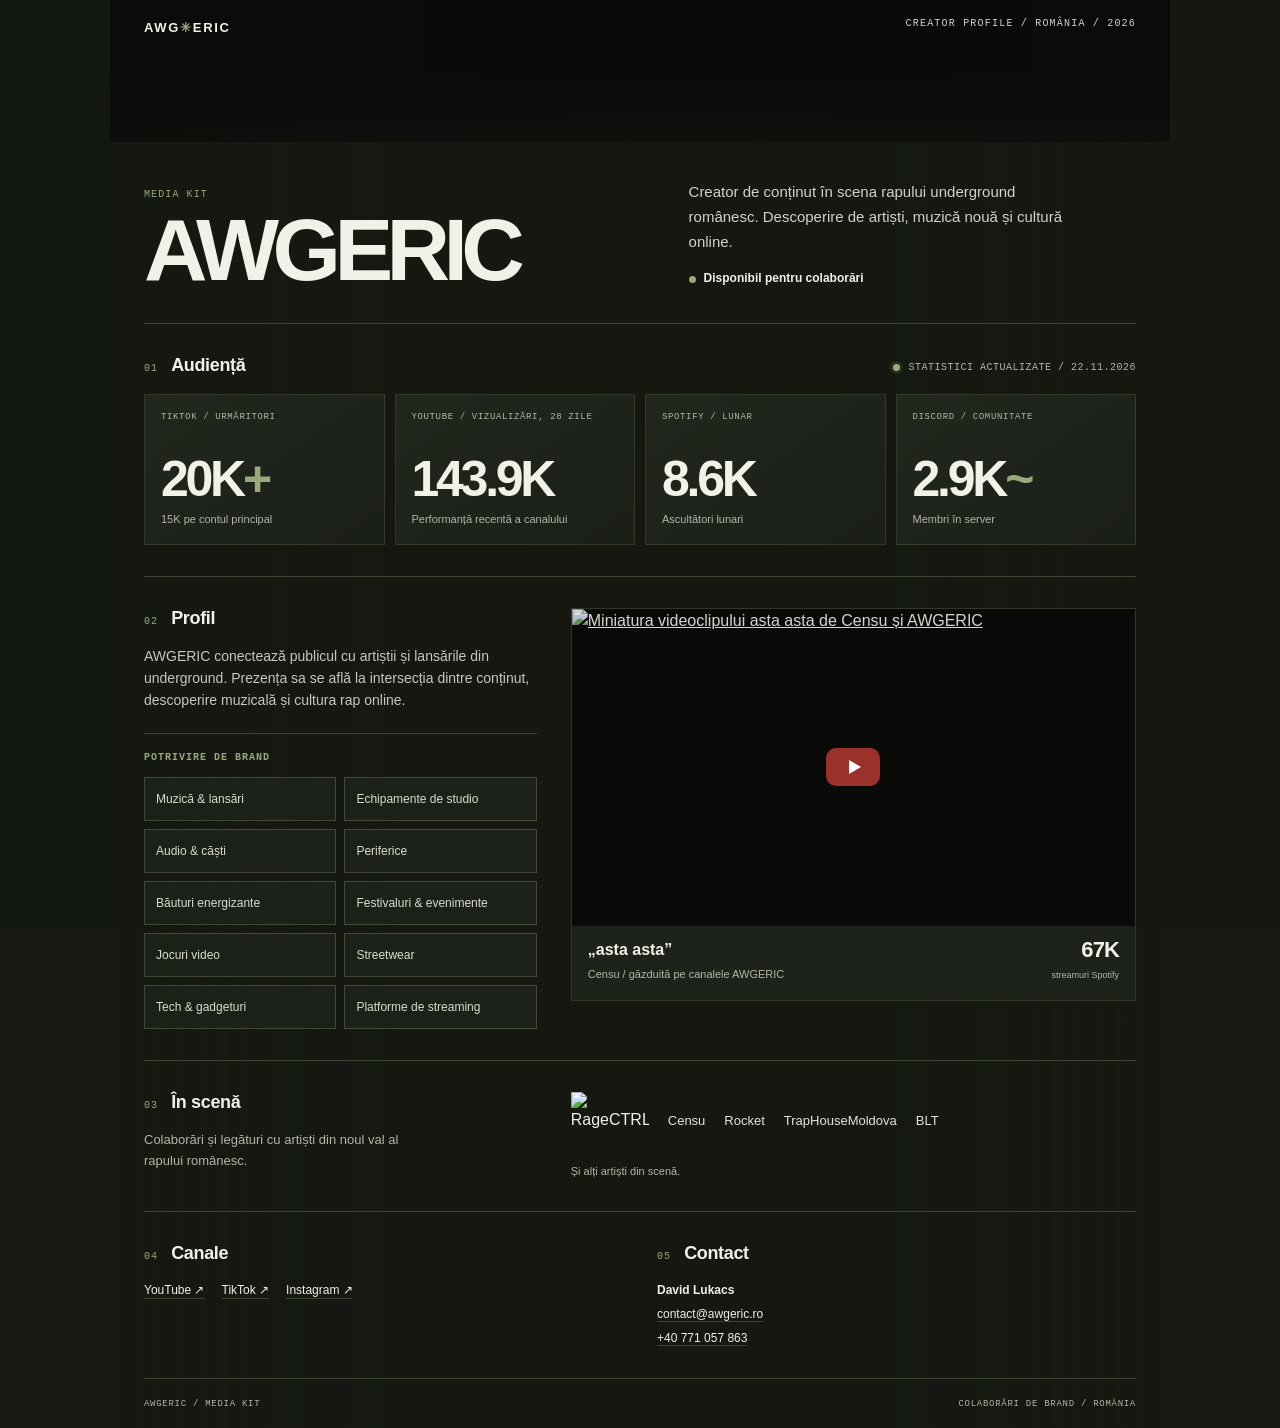
==== index.html @ 6091334b "Add files via upload" ====
<!doctype html>
<html lang="ro">
<head>
  <meta charset="utf-8">
  <meta name="viewport" content="width=device-width, initial-scale=1">
  <meta name="theme-color" content="#151912">
  <meta name="description" content="AWGERIC. Creator de conținut în scena rapului underground românesc. Media kit pentru branduri și colaborări.">
  <title>AWGERIC | Media kit</title>
  <style>
    :root {
      color-scheme: dark;
      --bg: #151912;
      --panel: #1d231a;
      --panel-soft: #22281e;
      --white: #f0f1e9;
      --muted: #b1b6a8;
      --line: #3a4334;
      --green: #99a97b;
      --sans: Arial, Helvetica, sans-serif;
      --mono: "Courier New", monospace;
    }
    * { box-sizing:border-box; }
    html { scroll-behavior:smooth; }
    body { margin:0; color:var(--white); background:var(--bg); font:16px/1.55 var(--sans); isolation:isolate; }
    body::before, body::after {
      content:""; position:fixed; z-index:0; top:-28px; bottom:-28px; width:50vw;
      pointer-events:none; background-repeat:no-repeat; background-size:cover; opacity:.82; will-change:transform;
    }
    body::before {
      left:0; transform:translate3d(0,var(--left-parallax,0px),0); background-image:linear-gradient(rgba(21,25,18,.3),rgba(21,25,18,.3)),url("assets/awgeric-left-bg.png");
      background-position:center,center 42%; mask-image:linear-gradient(90deg,#000 59%,transparent 100%);
    }
    body::after {
      right:0; transform:translate3d(0,var(--right-parallax,0px),0); background-image:linear-gradient(rgba(21,25,18,.34),rgba(21,25,18,.34)),url("assets/awgeric-right-bg.png");
      background-position:center,left 38%; mask-image:linear-gradient(270deg,#000 59%,transparent 100%);
    }
    a { color:inherit; }
    .page { position:relative; z-index:1; width:min(1060px,calc(100% - 56px)); min-height:100vh; margin:0 auto; padding:0 34px; background:linear-gradient(90deg,rgba(21,25,18,.62) 0%,rgba(21,25,18,.9) 14%,rgba(21,25,18,.97) 27%,rgba(21,25,18,.97) 73%,rgba(21,25,18,.9) 86%,rgba(21,25,18,.62) 100%); }
    .masthead { height:142px; margin:0 -34px; padding:18px 34px; position:relative; display:flex; align-items:flex-start; justify-content:space-between; overflow:hidden; background:#090a08 url("assets/awgeric-banner.jpg") center 49% / cover no-repeat; }
    .masthead::before { content:""; position:absolute; inset:0; background:linear-gradient(90deg,rgba(11,13,10,.72),rgba(11,13,10,.12) 54%,rgba(11,13,10,.5)),linear-gradient(0deg,rgba(21,25,18,.5),transparent 48%); }
    .brand,.edition { position:relative; z-index:1; text-transform:uppercase; }
    .brand { font-weight:800; font-size:13px; letter-spacing:.13em; }
    .brand span { color:var(--green); }
    .edition { color:#d1d3c9; font:10px var(--mono); letter-spacing:.12em; }
    .intro { display:grid; grid-template-columns:1.05fr .95fr; gap:50px; align-items:end; padding:38px 0 34px; border-bottom:1px solid var(--line); }
    .eyebrow,.section-index,.metric-label,.update-status { font:10px/1.4 var(--mono); letter-spacing:.11em; text-transform:uppercase; }
    .eyebrow,.section-index { color:var(--green); }
    h1 { margin:8px 0 0; font-size:clamp(56px,8vw,88px); line-height:.9; font-weight:800; letter-spacing:-.075em; }
    .intro-copy { max-width:390px; color:#d1d4ca; font-size:15px; line-height:1.65; }
    .intro-copy p { margin:0; }
    .availability { margin-top:15px; display:flex; align-items:center; gap:8px; color:var(--white); font-size:12px; font-weight:700; }
    .availability::before { content:""; width:7px; height:7px; border-radius:50%; background:var(--green); }
    .section { padding:31px 0; border-bottom:1px solid var(--line); }
    .section.scroll-reveal { opacity:0; transform:translateY(18px); transition:opacity .65s ease,transform .7s cubic-bezier(.2,.65,.3,1); }
    .section.scroll-reveal.is-visible { opacity:1; transform:translateY(0); }
    .section-heading { display:flex; align-items:baseline; gap:13px; margin-bottom:17px; }
    h2 { margin:0; font-size:18px; line-height:1.2; letter-spacing:-.02em; }
    .audience-heading { display:flex; align-items:baseline; flex-wrap:wrap; }
    .update-status { margin-left:auto; display:inline-flex; align-items:center; gap:8px; color:var(--muted); letter-spacing:.05em; }
    .live-dot { width:7px; height:7px; border-radius:50%; background:var(--green); box-shadow:0 0 0 3px rgba(153,169,123,.13); animation:pulse 2.8s ease-in-out infinite; }
    @keyframes pulse { 0%,100% { opacity:1; box-shadow:0 0 0 3px rgba(153,169,123,.13); } 50% { opacity:.42; box-shadow:0 0 0 6px rgba(153,169,123,.04); } }
    .metrics { display:grid; grid-template-columns:repeat(4,minmax(0,1fr)); gap:10px; }
    .metric { min-height:132px; padding:16px; background:linear-gradient(145deg,rgba(34,40,30,.96),rgba(26,31,24,.95)); border:1px solid rgba(153,169,123,.17); display:flex; flex-direction:column; justify-content:space-between; }
    .metric-label { min-height:28px; color:var(--muted); font-size:9px; letter-spacing:.07em; }
    .metric-value { margin-top:15px; font-size:clamp(34px,4.7vw,50px); line-height:1; letter-spacing:-.065em; font-weight:750; }
    .metric-value em { color:var(--green); font-style:normal; }
    .metric-detail { margin-top:7px; color:var(--muted); font-size:11px; }
    .profile-grid { display:grid; grid-template-columns:.82fr 1.18fr; gap:34px; align-items:start; }
    .profile-copy { color:#c6c9bf; font-size:14px; }
    .profile-copy p { margin:0; }
    .profile-copy p + p { margin-top:12px; }
    .fit-note { margin-top:22px; padding-top:16px; border-top:1px solid var(--line); color:var(--muted); font-size:12px; }
    .fit-note strong { color:var(--green); font-size:10px; font-family:var(--mono); letter-spacing:.1em; text-transform:uppercase; display:block; margin-bottom:11px; }
    .fit-tags { display:grid; grid-template-columns:repeat(2,minmax(0,1fr)); gap:8px; }
    .fit-tags span { min-height:44px; display:flex; align-items:center; padding:8px 11px; border:1px solid rgba(153,169,123,.3); background:rgba(29,35,26,.86); color:#d8ddce; font-size:12px; line-height:1.35; }
    .video-feature { overflow:hidden; background:var(--panel); border:1px solid rgba(153,169,123,.16); }
    .video-preview { display:block; position:relative; width:100%; aspect-ratio:16/9; overflow:hidden; background:#0b0d0a; }
    .video-preview img { display:block; width:100%; height:100%; object-fit:cover; filter:saturate(.72); }
    .play-button { position:absolute; inset:0; display:grid; place-items:center; background:rgba(0,0,0,.12); transition:background .2s ease; }
    .play-button::before { content:""; width:54px; height:38px; border-radius:10px; background:#9b312b; }
    .play-button::after { content:""; position:absolute; width:0; height:0; margin-left:4px; border-top:7px solid transparent; border-bottom:7px solid transparent; border-left:12px solid #fff; }
    .video-preview:hover .play-button { background:rgba(0,0,0,.28); }
    .video-caption { padding:13px 16px 15px; display:grid; grid-template-columns:1fr auto; gap:3px 16px; align-items:center; }
    .video-title { font-size:16px; line-height:1.2; font-weight:700; }
    .video-credit { color:var(--muted); font-size:11px; }
    .video-proof { grid-column:2; grid-row:1 / span 2; text-align:right; }
    .video-proof strong { display:block; font-size:22px; line-height:1; letter-spacing:-.04em; }
    .video-proof span { color:var(--muted); font-size:9px; }
    .scene { display:grid; grid-template-columns:.82fr 1.18fr; gap:34px; align-items:start; }
    .scene-note { max-width:260px; margin:0; color:var(--muted); font-size:13px; }
    .names { display:flex; align-items:center; flex-wrap:wrap; gap:13px 19px; }
    .name { color:#e3e5dc; font-size:13px; }
    .name-logo { display:flex; width:78px; height:58px; align-items:center; flex:0 0 78px; }
    .name-logo img { display:block; width:78px; height:58px; object-fit:contain; }
    .scene-rest { flex-basis:100%; color:var(--muted); font-size:11px; }
    .contact-row { display:grid; grid-template-columns:1fr 1fr; gap:34px; }
    .social-links { display:flex; flex-wrap:wrap; gap:17px; }
    .social-links a { color:var(--white); font-size:12px; text-decoration-color:var(--line); text-underline-offset:4px; }
    .social-links a:hover,.contact-details a:hover { color:var(--green); }
    .contact-details { display:grid; gap:5px; color:var(--muted); font-size:12px; }
    .contact-details a { color:var(--white); text-decoration-color:var(--line); text-underline-offset:3px; }
    .contact-name { color:var(--white); font-weight:700; }
    .footer { min-height:49px; display:flex; justify-content:space-between; align-items:center; gap:20px; color:var(--muted); font:9px var(--mono); letter-spacing:.08em; text-transform:uppercase; }
    @media (max-width:760px) {
      body::before,body::after { width:50vw; opacity:.72; }
      .page { width:calc(100% - 30px); padding:0 22px; background:linear-gradient(90deg,rgba(21,25,18,.82),rgba(21,25,18,.97) 19%,rgba(21,25,18,.97) 81%,rgba(21,25,18,.82)); }
      .masthead { margin:0 -22px; padding-inline:22px; height:116px; }
      .intro { grid-template-columns:1fr; gap:15px; padding:30px 0 26px; }
      .intro-copy { max-width:540px; }
      .metrics { grid-template-columns:repeat(2,minmax(0,1fr)); }
      .profile-grid,.scene,.contact-row { grid-template-columns:1fr; gap:20px; }
      .profile-grid { gap:18px; }
      .scene { gap:13px; }
    }
    @media (max-width:460px) {
      body::before,body::after { width:50vw; opacity:.58; }
      .page { width:calc(100% - 22px); padding:0 15px; background:linear-gradient(90deg,rgba(21,25,18,.9),rgba(21,25,18,.98) 18%,rgba(21,25,18,.98) 82%,rgba(21,25,18,.9)); }
      .masthead { margin:0 -15px; padding-inline:15px; height:96px; }
      .edition { font-size:8px; }
      .metric { min-height:118px; padding:13px; }
      .metric-value { font-size:37px; }
      .metric-label { font-size:8px; }
      .update-status { width:100%; margin:0 0 0 28px; font-size:9px; }
      .video-caption { padding:12px; }
      .footer { align-items:flex-start; flex-direction:column; justify-content:center; gap:4px; padding:11px 0; }
    }
    @media (max-width:760px) { body::before,body::after { will-change:auto; } }
    @media (prefers-reduced-motion:reduce) { html { scroll-behavior:auto; } .live-dot { animation:none; } .section.scroll-reveal { opacity:1; transform:none; transition:none; } }
  </style>
</head>
<body>
  <main class="page">
    <header class="masthead">
      <div class="brand">AWG<span>✳</span>ERIC</div>
      <div class="edition">Creator profile / România / 2026</div>
    </header>

    <section class="intro" aria-labelledby="title">
      <div><div class="eyebrow">Media kit</div><h1 id="title">AWGERIC</h1></div>
      <div class="intro-copy">
        <p>Creator de conținut în scena rapului underground românesc. Descoperire de artiști, muzică nouă și cultură online.</p>
        <div class="availability">Disponibil pentru colaborări</div>
      </div>
    </section>

    <section class="section" aria-labelledby="audience-title">
      <div class="section-heading audience-heading"><span class="section-index">01</span><h2 id="audience-title">Audiență</h2><div class="update-status"><span class="live-dot" aria-hidden="true"></span>Statistici actualizate / 22.11.2026</div></div>
      <div class="metrics">
        <article class="metric"><div class="metric-label">TikTok / urmăritori</div><div><div class="metric-value">20K<em>+</em></div><div class="metric-detail">15K pe contul principal</div></div></article>
        <article class="metric"><div class="metric-label">YouTube / vizualizări, 28 zile</div><div><div class="metric-value">143.9K</div><div class="metric-detail">Performanță recentă a canalului</div></div></article>
        <article class="metric"><div class="metric-label">Spotify / lunar</div><div><div class="metric-value">8.6K</div><div class="metric-detail">Ascultători lunari</div></div></article>
        <article class="metric"><div class="metric-label">Discord / comunitate</div><div><div class="metric-value">2.9K<em>~</em></div><div class="metric-detail">Membri în server</div></div></article>
      </div>
    </section>

    <section class="section profile-grid" aria-label="Profil și exemplu de conținut">
      <div>
        <div class="section-heading"><span class="section-index">02</span><h2>Profil</h2></div>
        <div class="profile-copy">
          <p>AWGERIC conectează publicul cu artiștii și lansările din underground. Prezența sa se află la intersecția dintre conținut, descoperire muzicală și cultura rap online.</p>
          <div class="fit-note"><strong>Potrivire de brand</strong><div class="fit-tags">
            <span>Muzică & lansări</span><span>Echipamente de studio</span><span>Audio & căști</span><span>Periferice</span>
            <span>Băuturi energizante</span><span>Festivaluri & evenimente</span><span>Jocuri video</span><span>Streetwear</span>
            <span>Tech & gadgeturi</span><span>Platforme de streaming</span>
          </div></div>
        </div>
      </div>
      <article class="video-feature" aria-label="Exemplu de conținut">
        <a class="video-preview" href="https://www.youtube.com/watch?v=H4MmL56k72c" target="_blank" rel="noreferrer" aria-label="Vezi videoclipul asta asta pe YouTube">
          <img src="https://i.ytimg.com/vi/H4MmL56k72c/hqdefault.jpg" alt="Miniatura videoclipului asta asta de Censu și AWGERIC" loading="lazy"><span class="play-button" aria-hidden="true"></span>
        </a>
        <div class="video-caption"><div class="video-title">„asta asta”</div><div class="video-credit">Censu / găzduită pe canalele AWGERIC</div><div class="video-proof"><strong>67K</strong><span>streamuri Spotify</span></div></div>
      </article>
    </section>

    <section class="section scene" aria-label="Legături în scenă">
      <div><div class="section-heading"><span class="section-index">03</span><h2>În scenă</h2></div><p class="scene-note">Colaborări și legături cu artiști din noul val al rapului românesc.</p></div>
      <div class="names">
        <span class="name-logo"><img src="assets/ragectrl-mark.png" alt="RageCTRL"></span>
        <span class="name">Censu</span><span class="name">Rocket</span><span class="name">TrapHouseMoldova</span><span class="name">BLT</span>
        <span class="scene-rest">Și alți artiști din scenă.</span>
      </div>
    </section>

    <section class="section contact-row" aria-label="Canale și contact">
      <div><div class="section-heading"><span class="section-index">04</span><h2>Canale</h2></div><div class="social-links">
        <a href="https://www.youtube.com/@ericawg" target="_blank" rel="noreferrer">YouTube ↗</a>
        <a href="https://www.tiktok.com/@awgeric" target="_blank" rel="noreferrer">TikTok ↗</a>
        <a href="https://www.instagram.com/awgeric/" target="_blank" rel="noreferrer">Instagram ↗</a>
      </div></div>
      <div><div class="section-heading"><span class="section-index">05</span><h2>Contact</h2></div><div class="contact-details">
        <span class="contact-name">David Lukacs</span>
        <a href="mailto:contact@awgeric.ro">contact@awgeric.ro</a>
        <a href="tel:+40771057863">+40 771 057 863</a>
      </div></div>
    </section>

    <footer class="footer"><span>AWGERIC / Media kit</span><span>Colaborări de brand / România</span></footer>
  </main>
  <script>
    (() => {
      const reduceMotion = window.matchMedia('(prefers-reduced-motion: reduce)').matches;
      const sections = document.querySelectorAll('.section');

      if (!reduceMotion && 'IntersectionObserver' in window) {
        const observer = new IntersectionObserver((entries, currentObserver) => {
          entries.forEach((entry) => {
            if (entry.isIntersecting) {
              entry.target.classList.add('is-visible');
              currentObserver.unobserve(entry.target);
            }
          });
        }, { threshold: 0.12, rootMargin: '0px 0px -5% 0px' });

        sections.forEach((section) => {
          section.classList.add('scroll-reveal');
          observer.observe(section);
        });

        if (window.matchMedia('(min-width: 761px)').matches) {
          let frame = 0;
          window.addEventListener('scroll', () => {
            if (frame) return;
            frame = window.requestAnimationFrame(() => {
              const offset = Math.min(window.scrollY * 0.035, 28);
              document.documentElement.style.setProperty('--left-parallax', `${-offset}px`);
              document.documentElement.style.setProperty('--right-parallax', `${offset * 0.55}px`);
              frame = 0;
            });
          }, { passive: true });
        }
      } else {
        sections.forEach((section) => section.classList.add('is-visible'));
      }
    })();
  </script>
</body>
</html>
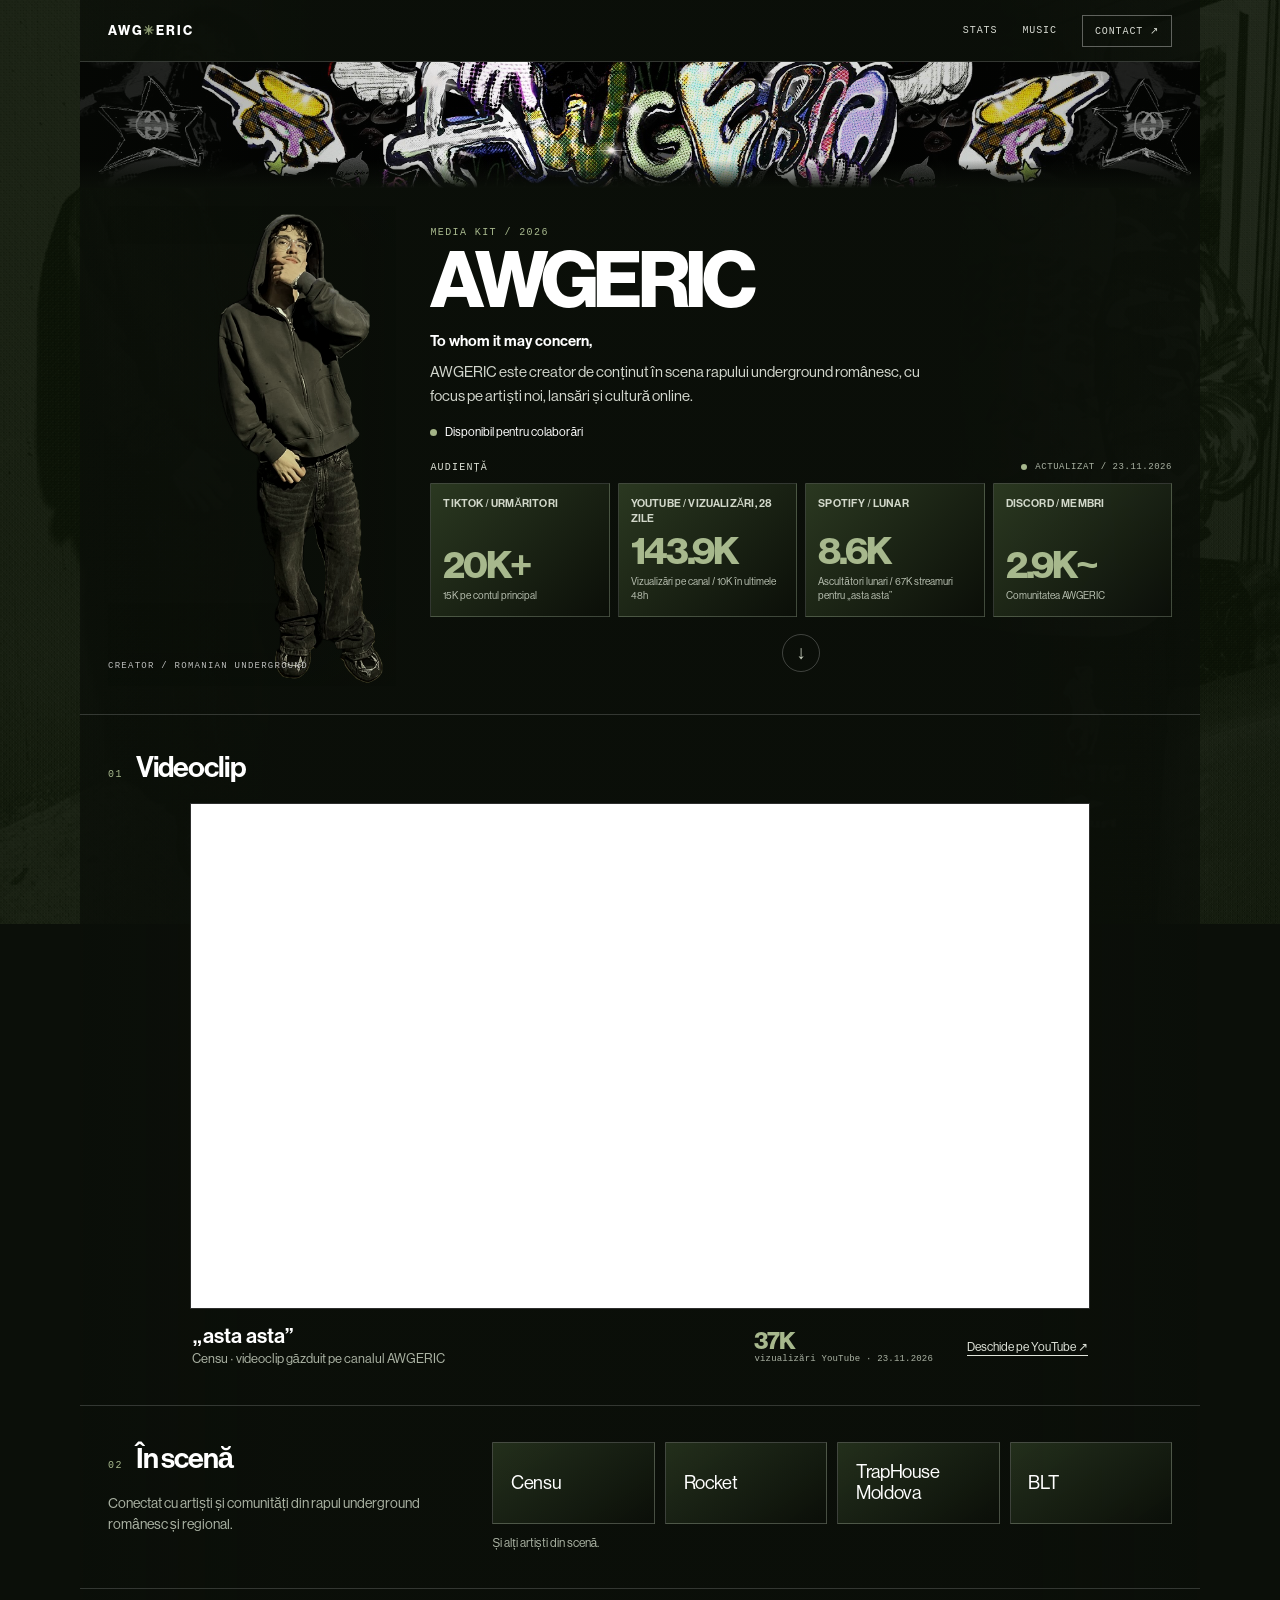
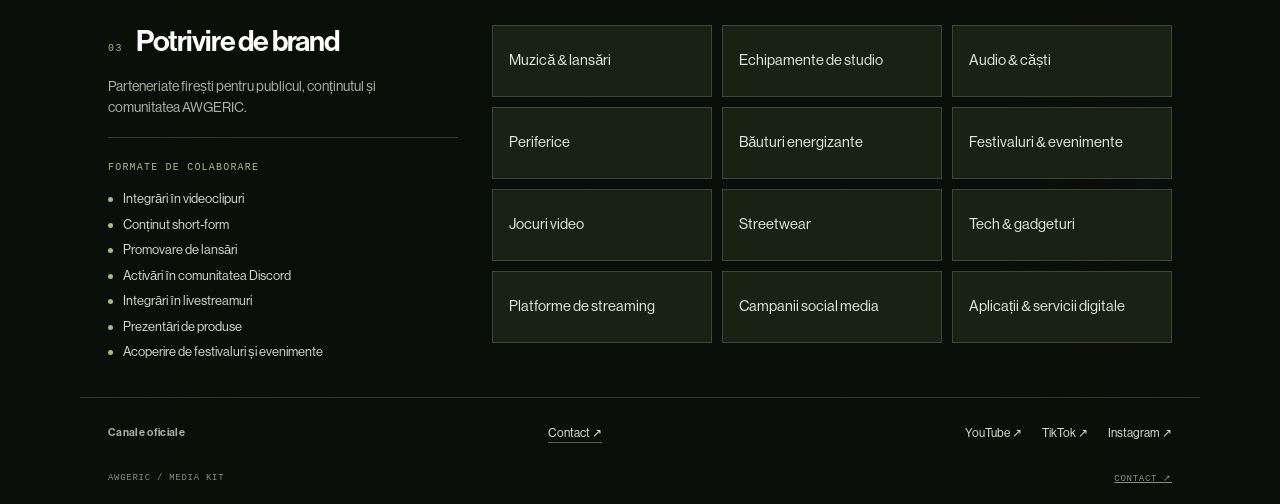
==== commit 3b4ffc07: "Add files via upload" ====
--- a/index.html
+++ b/index.html
@@ -3,236 +3,101 @@
 <head>
   <meta charset="utf-8">
   <meta name="viewport" content="width=device-width, initial-scale=1">
-  <meta name="theme-color" content="#151912">
-  <meta name="description" content="AWGERIC. Creator de conținut în scena rapului underground românesc. Media kit pentru branduri și colaborări.">
+  <meta name="theme-color" content="#0b0f09">
+  <meta name="description" content="AWGERIC. Creator de conținut în scena rapului underground românesc. Media kit pentru branduri.">
   <title>AWGERIC | Media kit</title>
-  <style>
-    :root {
-      color-scheme: dark;
-      --bg: #151912;
-      --panel: #1d231a;
-      --panel-soft: #22281e;
-      --white: #f0f1e9;
-      --muted: #b1b6a8;
-      --line: #3a4334;
-      --green: #99a97b;
-      --sans: Arial, Helvetica, sans-serif;
-      --mono: "Courier New", monospace;
-    }
-    * { box-sizing:border-box; }
-    html { scroll-behavior:smooth; }
-    body { margin:0; color:var(--white); background:var(--bg); font:16px/1.55 var(--sans); isolation:isolate; }
-    body::before, body::after {
-      content:""; position:fixed; z-index:0; top:-28px; bottom:-28px; width:50vw;
-      pointer-events:none; background-repeat:no-repeat; background-size:cover; opacity:.82; will-change:transform;
-    }
-    body::before {
-      left:0; transform:translate3d(0,var(--left-parallax,0px),0); background-image:linear-gradient(rgba(21,25,18,.3),rgba(21,25,18,.3)),url("assets/awgeric-left-bg.png");
-      background-position:center,center 42%; mask-image:linear-gradient(90deg,#000 59%,transparent 100%);
-    }
-    body::after {
-      right:0; transform:translate3d(0,var(--right-parallax,0px),0); background-image:linear-gradient(rgba(21,25,18,.34),rgba(21,25,18,.34)),url("assets/awgeric-right-bg.png");
-      background-position:center,left 38%; mask-image:linear-gradient(270deg,#000 59%,transparent 100%);
-    }
-    a { color:inherit; }
-    .page { position:relative; z-index:1; width:min(1060px,calc(100% - 56px)); min-height:100vh; margin:0 auto; padding:0 34px; background:linear-gradient(90deg,rgba(21,25,18,.62) 0%,rgba(21,25,18,.9) 14%,rgba(21,25,18,.97) 27%,rgba(21,25,18,.97) 73%,rgba(21,25,18,.9) 86%,rgba(21,25,18,.62) 100%); }
-    .masthead { height:142px; margin:0 -34px; padding:18px 34px; position:relative; display:flex; align-items:flex-start; justify-content:space-between; overflow:hidden; background:#090a08 url("assets/awgeric-banner.jpg") center 49% / cover no-repeat; }
-    .masthead::before { content:""; position:absolute; inset:0; background:linear-gradient(90deg,rgba(11,13,10,.72),rgba(11,13,10,.12) 54%,rgba(11,13,10,.5)),linear-gradient(0deg,rgba(21,25,18,.5),transparent 48%); }
-    .brand,.edition { position:relative; z-index:1; text-transform:uppercase; }
-    .brand { font-weight:800; font-size:13px; letter-spacing:.13em; }
-    .brand span { color:var(--green); }
-    .edition { color:#d1d3c9; font:10px var(--mono); letter-spacing:.12em; }
-    .intro { display:grid; grid-template-columns:1.05fr .95fr; gap:50px; align-items:end; padding:38px 0 34px; border-bottom:1px solid var(--line); }
-    .eyebrow,.section-index,.metric-label,.update-status { font:10px/1.4 var(--mono); letter-spacing:.11em; text-transform:uppercase; }
-    .eyebrow,.section-index { color:var(--green); }
-    h1 { margin:8px 0 0; font-size:clamp(56px,8vw,88px); line-height:.9; font-weight:800; letter-spacing:-.075em; }
-    .intro-copy { max-width:390px; color:#d1d4ca; font-size:15px; line-height:1.65; }
-    .intro-copy p { margin:0; }
-    .availability { margin-top:15px; display:flex; align-items:center; gap:8px; color:var(--white); font-size:12px; font-weight:700; }
-    .availability::before { content:""; width:7px; height:7px; border-radius:50%; background:var(--green); }
-    .section { padding:31px 0; border-bottom:1px solid var(--line); }
-    .section.scroll-reveal { opacity:0; transform:translateY(18px); transition:opacity .65s ease,transform .7s cubic-bezier(.2,.65,.3,1); }
-    .section.scroll-reveal.is-visible { opacity:1; transform:translateY(0); }
-    .section-heading { display:flex; align-items:baseline; gap:13px; margin-bottom:17px; }
-    h2 { margin:0; font-size:18px; line-height:1.2; letter-spacing:-.02em; }
-    .audience-heading { display:flex; align-items:baseline; flex-wrap:wrap; }
-    .update-status { margin-left:auto; display:inline-flex; align-items:center; gap:8px; color:var(--muted); letter-spacing:.05em; }
-    .live-dot { width:7px; height:7px; border-radius:50%; background:var(--green); box-shadow:0 0 0 3px rgba(153,169,123,.13); animation:pulse 2.8s ease-in-out infinite; }
-    @keyframes pulse { 0%,100% { opacity:1; box-shadow:0 0 0 3px rgba(153,169,123,.13); } 50% { opacity:.42; box-shadow:0 0 0 6px rgba(153,169,123,.04); } }
-    .metrics { display:grid; grid-template-columns:repeat(4,minmax(0,1fr)); gap:10px; }
-    .metric { min-height:132px; padding:16px; background:linear-gradient(145deg,rgba(34,40,30,.96),rgba(26,31,24,.95)); border:1px solid rgba(153,169,123,.17); display:flex; flex-direction:column; justify-content:space-between; }
-    .metric-label { min-height:28px; color:var(--muted); font-size:9px; letter-spacing:.07em; }
-    .metric-value { margin-top:15px; font-size:clamp(34px,4.7vw,50px); line-height:1; letter-spacing:-.065em; font-weight:750; }
-    .metric-value em { color:var(--green); font-style:normal; }
-    .metric-detail { margin-top:7px; color:var(--muted); font-size:11px; }
-    .profile-grid { display:grid; grid-template-columns:.82fr 1.18fr; gap:34px; align-items:start; }
-    .profile-copy { color:#c6c9bf; font-size:14px; }
-    .profile-copy p { margin:0; }
-    .profile-copy p + p { margin-top:12px; }
-    .fit-note { margin-top:22px; padding-top:16px; border-top:1px solid var(--line); color:var(--muted); font-size:12px; }
-    .fit-note strong { color:var(--green); font-size:10px; font-family:var(--mono); letter-spacing:.1em; text-transform:uppercase; display:block; margin-bottom:11px; }
-    .fit-tags { display:grid; grid-template-columns:repeat(2,minmax(0,1fr)); gap:8px; }
-    .fit-tags span { min-height:44px; display:flex; align-items:center; padding:8px 11px; border:1px solid rgba(153,169,123,.3); background:rgba(29,35,26,.86); color:#d8ddce; font-size:12px; line-height:1.35; }
-    .video-feature { overflow:hidden; background:var(--panel); border:1px solid rgba(153,169,123,.16); }
-    .video-preview { display:block; position:relative; width:100%; aspect-ratio:16/9; overflow:hidden; background:#0b0d0a; }
-    .video-preview img { display:block; width:100%; height:100%; object-fit:cover; filter:saturate(.72); }
-    .play-button { position:absolute; inset:0; display:grid; place-items:center; background:rgba(0,0,0,.12); transition:background .2s ease; }
-    .play-button::before { content:""; width:54px; height:38px; border-radius:10px; background:#9b312b; }
-    .play-button::after { content:""; position:absolute; width:0; height:0; margin-left:4px; border-top:7px solid transparent; border-bottom:7px solid transparent; border-left:12px solid #fff; }
-    .video-preview:hover .play-button { background:rgba(0,0,0,.28); }
-    .video-caption { padding:13px 16px 15px; display:grid; grid-template-columns:1fr auto; gap:3px 16px; align-items:center; }
-    .video-title { font-size:16px; line-height:1.2; font-weight:700; }
-    .video-credit { color:var(--muted); font-size:11px; }
-    .video-proof { grid-column:2; grid-row:1 / span 2; text-align:right; }
-    .video-proof strong { display:block; font-size:22px; line-height:1; letter-spacing:-.04em; }
-    .video-proof span { color:var(--muted); font-size:9px; }
-    .scene { display:grid; grid-template-columns:.82fr 1.18fr; gap:34px; align-items:start; }
-    .scene-note { max-width:260px; margin:0; color:var(--muted); font-size:13px; }
-    .names { display:flex; align-items:center; flex-wrap:wrap; gap:13px 19px; }
-    .name { color:#e3e5dc; font-size:13px; }
-    .name-logo { display:flex; width:78px; height:58px; align-items:center; flex:0 0 78px; }
-    .name-logo img { display:block; width:78px; height:58px; object-fit:contain; }
-    .scene-rest { flex-basis:100%; color:var(--muted); font-size:11px; }
-    .contact-row { display:grid; grid-template-columns:1fr 1fr; gap:34px; }
-    .social-links { display:flex; flex-wrap:wrap; gap:17px; }
-    .social-links a { color:var(--white); font-size:12px; text-decoration-color:var(--line); text-underline-offset:4px; }
-    .social-links a:hover,.contact-details a:hover { color:var(--green); }
-    .contact-details { display:grid; gap:5px; color:var(--muted); font-size:12px; }
-    .contact-details a { color:var(--white); text-decoration-color:var(--line); text-underline-offset:3px; }
-    .contact-name { color:var(--white); font-weight:700; }
-    .footer { min-height:49px; display:flex; justify-content:space-between; align-items:center; gap:20px; color:var(--muted); font:9px var(--mono); letter-spacing:.08em; text-transform:uppercase; }
-    @media (max-width:760px) {
-      body::before,body::after { width:50vw; opacity:.72; }
-      .page { width:calc(100% - 30px); padding:0 22px; background:linear-gradient(90deg,rgba(21,25,18,.82),rgba(21,25,18,.97) 19%,rgba(21,25,18,.97) 81%,rgba(21,25,18,.82)); }
-      .masthead { margin:0 -22px; padding-inline:22px; height:116px; }
-      .intro { grid-template-columns:1fr; gap:15px; padding:30px 0 26px; }
-      .intro-copy { max-width:540px; }
-      .metrics { grid-template-columns:repeat(2,minmax(0,1fr)); }
-      .profile-grid,.scene,.contact-row { grid-template-columns:1fr; gap:20px; }
-      .profile-grid { gap:18px; }
-      .scene { gap:13px; }
-    }
-    @media (max-width:460px) {
-      body::before,body::after { width:50vw; opacity:.58; }
-      .page { width:calc(100% - 22px); padding:0 15px; background:linear-gradient(90deg,rgba(21,25,18,.9),rgba(21,25,18,.98) 18%,rgba(21,25,18,.98) 82%,rgba(21,25,18,.9)); }
-      .masthead { margin:0 -15px; padding-inline:15px; height:96px; }
-      .edition { font-size:8px; }
-      .metric { min-height:118px; padding:13px; }
-      .metric-value { font-size:37px; }
-      .metric-label { font-size:8px; }
-      .update-status { width:100%; margin:0 0 0 28px; font-size:9px; }
-      .video-caption { padding:12px; }
-      .footer { align-items:flex-start; flex-direction:column; justify-content:center; gap:4px; padding:11px 0; }
-    }
-    @media (max-width:760px) { body::before,body::after { will-change:auto; } }
-    @media (prefers-reduced-motion:reduce) { html { scroll-behavior:auto; } .live-dot { animation:none; } .section.scroll-reveal { opacity:1; transform:none; transition:none; } }
-  </style>
+  <link rel="stylesheet" href="assets/site.css">
+  <script src="assets/site.js" defer></script>
 </head>
 <body>
-  <main class="page">
-    <header class="masthead">
-      <div class="brand">AWG<span>✳</span>ERIC</div>
-      <div class="edition">Creator profile / România / 2026</div>
+  <div class="shell">
+    <header class="site-header">
+      <a class="wordmark" href="index.html">AWG<span>✳</span>ERIC</a>
+      <nav class="nav" aria-label="Navigare principală">
+        <a href="#stats">Stats</a>
+        <a href="#music">Music</a>
+        <a class="contact-link" href="contact.html">Contact ↗</a>
+      </nav>
     </header>
 
-    <section class="intro" aria-labelledby="title">
-      <div><div class="eyebrow">Media kit</div><h1 id="title">AWGERIC</h1></div>
-      <div class="intro-copy">
-        <p>Creator de conținut în scena rapului underground românesc. Descoperire de artiști, muzică nouă și cultură online.</p>
-        <div class="availability">Disponibil pentru colaborări</div>
-      </div>
-    </section>
+    <div class="banner" role="img" aria-label="Bannerul canalului AWGERIC"></div>
 
-    <section class="section" aria-labelledby="audience-title">
-      <div class="section-heading audience-heading"><span class="section-index">01</span><h2 id="audience-title">Audiență</h2><div class="update-status"><span class="live-dot" aria-hidden="true"></span>Statistici actualizate / 22.11.2026</div></div>
-      <div class="metrics">
-        <article class="metric"><div class="metric-label">TikTok / urmăritori</div><div><div class="metric-value">20K<em>+</em></div><div class="metric-detail">15K pe contul principal</div></div></article>
-        <article class="metric"><div class="metric-label">YouTube / vizualizări, 28 zile</div><div><div class="metric-value">143.9K</div><div class="metric-detail">Performanță recentă a canalului</div></div></article>
-        <article class="metric"><div class="metric-label">Spotify / lunar</div><div><div class="metric-value">8.6K</div><div class="metric-detail">Ascultători lunari</div></div></article>
-        <article class="metric"><div class="metric-label">Discord / comunitate</div><div><div class="metric-value">2.9K<em>~</em></div><div class="metric-detail">Membri în server</div></div></article>
-      </div>
-    </section>
+    <main>
+      <section class="hero" aria-labelledby="page-title">
+        <figure class="hero-portrait" data-reveal="left">
+          <img src="assets/awgeric-cutout.png" alt="AWGERIC purtând un hanorac negru, decupat pe fundal transparent">
+          <figcaption class="portrait-label">Creator / Romanian underground</figcaption>
+        </figure>
+        <div class="hero-content" data-reveal="right">
+          <div class="eyebrow">Media kit / 2026</div>
+          <h1 id="page-title">AWGERIC</h1>
+          <div class="intro-copy"><p class="salutation">To whom it may concern,</p><p>AWGERIC este creator de conținut în scena rapului underground românesc, cu focus pe artiști noi, lansări și cultură online.</p></div>
+          <div class="availability">Disponibil pentru colaborări</div>
+          <div class="stats-heading" id="stats"><span>Audiență</span><small><i class="live-indicator" aria-hidden="true"></i>Actualizat / 23.11.2026</small></div>
+          <div class="stats-grid">
+            <article class="stat-card" data-reveal="right"><div class="stat-label">TikTok / urmăritori</div><div><div class="stat-value">20K+</div><div class="stat-note">15K pe contul principal</div></div></article>
+            <article class="stat-card" data-reveal="right"><div class="stat-label">YouTube / vizualizări, 28 zile</div><div><div class="stat-value">143.9K</div><div class="stat-note">Vizualizări pe canal / 10K în ultimele 48h</div></div></article>
+            <article class="stat-card" data-reveal="right"><div class="stat-label">Spotify / lunar</div><div><div class="stat-value">8.6K</div><div class="stat-note">Ascultători lunari / 67K streamuri pentru „asta asta”</div></div></article>
+            <article class="stat-card" data-reveal="right"><div class="stat-label">Discord / membri</div><div><div class="stat-value">2.9K~</div><div class="stat-note">Comunitatea AWGERIC</div></div></article>
+          </div>
+          <a class="scroll-cue" href="#music" aria-label="Derulează la videoclipul muzical">↓</a>
+        </div>
+      </section>
 
-    <section class="section profile-grid" aria-label="Profil și exemplu de conținut">
-      <div>
-        <div class="section-heading"><span class="section-index">02</span><h2>Profil</h2></div>
-        <div class="profile-copy">
-          <p>AWGERIC conectează publicul cu artiștii și lansările din underground. Prezența sa se află la intersecția dintre conținut, descoperire muzicală și cultura rap online.</p>
-          <div class="fit-note"><strong>Potrivire de brand</strong><div class="fit-tags">
-            <span>Muzică & lansări</span><span>Echipamente de studio</span><span>Audio & căști</span><span>Periferice</span>
-            <span>Băuturi energizante</span><span>Festivaluri & evenimente</span><span>Jocuri video</span><span>Streetwear</span>
-            <span>Tech & gadgeturi</span><span>Platforme de streaming</span>
-          </div></div>
+      <section class="section" id="music" aria-labelledby="music-title">
+        <div class="section-heading" data-reveal="left"><span class="section-index">01</span><h2 id="music-title">Videoclip</h2></div>
+        <div class="music-layout">
+          <div class="video-feature" data-reveal="up">
+            <div class="video-frame" data-youtube-id="H4MmL56k72c">
+              <a class="video-fallback" href="https://www.youtube.com/watch?v=H4MmL56k72c" target="_blank" rel="noreferrer"><img src="https://i.ytimg.com/vi/H4MmL56k72c/hqdefault.jpg" alt="Miniatura videoclipului asta asta"><span>Vezi videoclipul pe YouTube ↗</span></a>
+            </div>
+            <div class="video-meta">
+              <div class="video-ident"><div class="video-title">„asta asta”</div><div class="video-subtitle">Censu · videoclip găzduit pe canalul AWGERIC</div></div>
+              <div class="video-meta-side">
+                <div class="video-views"><strong>37K</strong><span>vizualizări YouTube · 23.11.2026</span></div>
+                <a class="video-link" href="https://www.youtube.com/watch?v=H4MmL56k72c" target="_blank" rel="noreferrer">Deschide pe YouTube ↗</a>
+              </div>
+            </div>
+          </div>
         </div>
-      </div>
-      <article class="video-feature" aria-label="Exemplu de conținut">
-        <a class="video-preview" href="https://www.youtube.com/watch?v=H4MmL56k72c" target="_blank" rel="noreferrer" aria-label="Vezi videoclipul asta asta pe YouTube">
-          <img src="https://i.ytimg.com/vi/H4MmL56k72c/hqdefault.jpg" alt="Miniatura videoclipului asta asta de Censu și AWGERIC" loading="lazy"><span class="play-button" aria-hidden="true"></span>
-        </a>
-        <div class="video-caption"><div class="video-title">„asta asta”</div><div class="video-credit">Censu / găzduită pe canalele AWGERIC</div><div class="video-proof"><strong>67K</strong><span>streamuri Spotify</span></div></div>
-      </article>
-    </section>
+      </section>
 
-    <section class="section scene" aria-label="Legături în scenă">
-      <div><div class="section-heading"><span class="section-index">03</span><h2>În scenă</h2></div><p class="scene-note">Colaborări și legături cu artiști din noul val al rapului românesc.</p></div>
-      <div class="names">
-        <span class="name-logo"><img src="assets/ragectrl-mark.png" alt="RageCTRL"></span>
-        <span class="name">Censu</span><span class="name">Rocket</span><span class="name">TrapHouseMoldova</span><span class="name">BLT</span>
-        <span class="scene-rest">Și alți artiști din scenă.</span>
-      </div>
-    </section>
+      <section class="section collab-row" aria-labelledby="collab-title">
+        <div data-reveal="left"><div class="section-heading"><span class="section-index">02</span><h2 id="collab-title">În scenă</h2></div><p class="collab-copy">Conectat cu artiști și comunități din rapul underground românesc și regional.</p></div>
+        <div data-reveal="right"><div class="collab-list"><span>Censu</span><span>Rocket</span><span>TrapHouse<wbr>Moldova</span><span>BLT</span></div><p class="scene-rest">Și alți artiști din scenă.</p></div>
+      </section>
 
-    <section class="section contact-row" aria-label="Canale și contact">
-      <div><div class="section-heading"><span class="section-index">04</span><h2>Canale</h2></div><div class="social-links">
-        <a href="https://www.youtube.com/@ericawg" target="_blank" rel="noreferrer">YouTube ↗</a>
-        <a href="https://www.tiktok.com/@awgeric" target="_blank" rel="noreferrer">TikTok ↗</a>
-        <a href="https://www.instagram.com/awgeric/" target="_blank" rel="noreferrer">Instagram ↗</a>
-      </div></div>
-      <div><div class="section-heading"><span class="section-index">05</span><h2>Contact</h2></div><div class="contact-details">
-        <span class="contact-name">David Lukacs</span>
-        <a href="mailto:contact@awgeric.ro">contact@awgeric.ro</a>
-        <a href="tel:+40771057863">+40 771 057 863</a>
-      </div></div>
-    </section>
+      <section class="section brand-fit" aria-labelledby="fit-title">
+        <div data-reveal="left">
+          <div class="section-heading"><span class="section-index">03</span><h2 id="fit-title">Potrivire de brand</h2></div>
+          <p class="fit-copy">Parteneriate firești pentru publicul, conținutul și comunitatea AWGERIC.</p>
+          <div class="fit-formats">
+            <span class="fit-formats-label">Formate de colaborare</span>
+            <ul class="fit-format-list">
+              <li>Integrări în videoclipuri</li>
+              <li>Conținut short-form</li>
+              <li>Promovare de lansări</li>
+              <li>Activări în comunitatea Discord</li>
+              <li>Integrări în livestreamuri</li>
+              <li>Prezentări de produse</li>
+              <li>Acoperire de festivaluri și evenimente</li>
+            </ul>
+          </div>
+        </div>
+        <div class="fit-grid" data-reveal="right"><span>Muzică & lansări</span><span>Echipamente de studio</span><span>Audio & căști</span><span>Periferice</span><span>Băuturi energizante</span><span>Festivaluri & evenimente</span><span>Jocuri video</span><span>Streetwear</span><span>Tech & gadgeturi</span><span>Platforme de streaming</span><span>Campanii social media</span><span>Aplicații & servicii digitale</span></div>
+      </section>
 
-    <footer class="footer"><span>AWGERIC / Media kit</span><span>Colaborări de brand / România</span></footer>
-  </main>
-  <script>
-    (() => {
-      const reduceMotion = window.matchMedia('(prefers-reduced-motion: reduce)').matches;
-      const sections = document.querySelectorAll('.section');
-
-      if (!reduceMotion && 'IntersectionObserver' in window) {
-        const observer = new IntersectionObserver((entries, currentObserver) => {
-          entries.forEach((entry) => {
-            if (entry.isIntersecting) {
-              entry.target.classList.add('is-visible');
-              currentObserver.unobserve(entry.target);
-            }
-          });
-        }, { threshold: 0.12, rootMargin: '0px 0px -5% 0px' });
-
-        sections.forEach((section) => {
-          section.classList.add('scroll-reveal');
-          observer.observe(section);
-        });
-
-        if (window.matchMedia('(min-width: 761px)').matches) {
-          let frame = 0;
-          window.addEventListener('scroll', () => {
-            if (frame) return;
-            frame = window.requestAnimationFrame(() => {
-              const offset = Math.min(window.scrollY * 0.035, 28);
-              document.documentElement.style.setProperty('--left-parallax', `${-offset}px`);
-              document.documentElement.style.setProperty('--right-parallax', `${offset * 0.55}px`);
-              frame = 0;
-            });
-          }, { passive: true });
-        }
-      } else {
-        sections.forEach((section) => section.classList.add('is-visible'));
-      }
-    })();
-  </script>
+      <section class="channel-row" aria-label="Canale sociale">
+        <span class="channel-label">Canale oficiale</span>
+        <a class="channel-contact" href="contact.html">Contact ↗</a>
+        <div class="channel-links">
+          <a href="https://www.youtube.com/@ericawg" target="_blank" rel="noreferrer">YouTube ↗</a>
+          <a href="https://www.tiktok.com/@awgeric" target="_blank" rel="noreferrer">TikTok ↗</a>
+          <a href="https://www.instagram.com/awgeric/" target="_blank" rel="noreferrer">Instagram ↗</a>
+        </div>
+      </section>
+      <footer class="footer"><span>AWGERIC / Media kit</span><a href="contact.html">Contact ↗</a></footer>
+    </main>
+  </div>
 </body>
 </html>
--- a/assets/site.css
+++ b/assets/site.css
@@ -0,0 +1,203 @@
+@font-face {
+  font-family:"Neue Haas Grotesk";
+  src:url("fonts/NeueHaasGrotDisp-55Roman-Trial.otf") format("opentype");
+  font-style:normal;
+  font-weight:400;
+  font-display:swap;
+}
+@font-face {
+  font-family:"Neue Haas Grotesk";
+  src:url("fonts/NeueHaasGrotDisp-65Medium-Trial.otf") format("opentype");
+  font-style:normal;
+  font-weight:500 600;
+  font-display:swap;
+}
+@font-face {
+  font-family:"Neue Haas Grotesk";
+  src:url("fonts/NeueHaasGrotDisp-75Bold-Trial.otf") format("opentype");
+  font-style:normal;
+  font-weight:700 900;
+  font-display:swap;
+}
+:root {
+  color-scheme: dark;
+  --green: #465c36;
+  --white: #ffffff;
+  --black: #000000;
+  --deep-green: #2e3d24;
+  --bg: #0b0f09;
+  --muted: #aab2a3;
+  --line: rgba(255,255,255,.17);
+  --accent: #a7b88d;
+  --page-gutter: clamp(24px, 5.2vw, 68px);
+  --font: "Neue Haas Grotesk", "Helvetica Neue", Arial, sans-serif;
+  --mono: "Courier New", monospace;
+}
+* { box-sizing:border-box; }
+html { scroll-behavior:smooth; overflow-x:clip; }
+body { margin:0; overflow-x:clip; background:var(--bg); color:var(--white); font:16px/1.5 var(--font); isolation:isolate; }
+body::before,body::after { content:""; position:fixed; z-index:0; top:-24px; bottom:-24px; width:33vw; pointer-events:none; background-repeat:no-repeat; background-size:cover; opacity:.54; will-change:transform; }
+body::before { left:0; transform:translate3d(0,var(--left-parallax,0px),0); background-image:linear-gradient(rgba(11,15,9,.4),rgba(11,15,9,.4)),url("awgeric-left-bg.png"); background-position:center,center 42%; mask-image:linear-gradient(90deg,#000 60%,transparent 100%); }
+body::after { right:0; transform:translate3d(0,var(--right-parallax,0px),0); background-image:linear-gradient(rgba(11,15,9,.44),rgba(11,15,9,.44)),url("awgeric-right-bg.png"); background-position:center,left 38%; mask-image:linear-gradient(270deg,#000 60%,transparent 100%); }
+a { color:inherit; }
+.shell { position:relative; z-index:1; width:min(1120px,calc(100vw - var(--page-gutter) - var(--page-gutter))); min-width:0; margin:0 auto; background:linear-gradient(90deg,rgba(11,15,9,.82) 0%,rgba(11,15,9,.97) 18%,rgba(11,15,9,.97) 82%,rgba(11,15,9,.82) 100%); }
+.site-header { min-height:62px; padding:0 clamp(18px,2.2vw,28px); display:flex; align-items:center; justify-content:space-between; gap:24px; border-bottom:1px solid var(--line); }
+.wordmark { font-size:13px; font-weight:800; letter-spacing:.14em; text-decoration:none; }
+.wordmark span { color:#8c9b71; }
+.nav { display:flex; align-items:center; gap:25px; }
+.nav a { font:10px var(--mono); letter-spacing:.09em; text-decoration:none; text-transform:uppercase; color:#d6d9d1; }
+.nav a:hover { color:#aebc90; }
+.nav .contact-link { border:1px solid rgba(255,255,255,.34); padding:9px 12px; }
+.banner { height:clamp(82px,10vw,126px); position:relative; margin:0; overflow:hidden; background:#050605 url("awgeric-banner.jpg") center 48% / cover no-repeat; }
+.banner::after { content:""; position:absolute; inset:0; background:linear-gradient(90deg,rgba(11,15,9,.45),transparent 40%,rgba(11,15,9,.3)),linear-gradient(0deg,var(--bg),transparent 22%); }
+.hero { min-height:520px; display:grid; grid-template-columns:minmax(0,.56fr) minmax(0,1.44fr); gap:clamp(22px,3vw,34px); align-items:stretch; padding:18px clamp(18px,2.2vw,28px) 28px; border-bottom:1px solid var(--line); }
+.hero-portrait { position:relative; min-width:0; min-height:480px; margin:0; overflow:hidden; display:flex; align-items:flex-end; justify-content:flex-end; background:transparent; }
+.hero-portrait::after { content:""; position:absolute; z-index:1; inset:0; pointer-events:none; background:linear-gradient(90deg,transparent 64%,rgba(11,15,9,.22) 100%),linear-gradient(0deg,rgba(11,15,9,.24),transparent 18%,transparent 91%,rgba(11,15,9,.08)); opacity:.48; }
+.hero-portrait img { position:absolute; z-index:0; right:0; bottom:-3px; height:100%; width:auto; max-width:none; max-height:560px; object-fit:contain; object-position:right bottom; filter:saturate(.7) sepia(.24) hue-rotate(20deg) brightness(.9) contrast(1.04); }
+.portrait-label { position:absolute; z-index:2; left:0; bottom:15px; color:rgba(255,255,255,.72); font:9px var(--mono); letter-spacing:.14em; text-transform:uppercase; }
+.hero-content { min-width:0; padding:15px 0 8px; display:flex; flex-direction:column; justify-content:center; }
+.eyebrow,.section-index { color:#a7b88d; font:10px var(--mono); letter-spacing:.14em; text-transform:uppercase; }
+h1 { margin:8px 0 11px; font-size:clamp(50px,6.8vw,78px); line-height:.94; letter-spacing:-.06em; font-weight:700; }
+.intro-copy { max-width:510px; color:#d2d6cd; font-size:15px; line-height:1.65; }
+.intro-copy p { margin:0; }
+.intro-copy .salutation { margin-bottom:6px; color:var(--white); font-weight:600; }
+.availability { display:flex; align-items:center; gap:8px; margin:13px 0 21px; color:var(--white); font-size:12px; }
+.availability::before { content:""; width:7px; height:7px; background:#a4b487; border-radius:50%; }
+@keyframes live-pulse { 50% { opacity:.4; box-shadow:0 0 0 5px rgba(164,180,135,.08); } }
+.stats-heading { display:flex; justify-content:space-between; align-items:baseline; gap:12px; margin-bottom:10px; color:#dce0d5; font:10px var(--mono); letter-spacing:.12em; text-transform:uppercase; }
+.stats-heading small { display:inline-flex; align-items:center; gap:8px; color:var(--muted); font-size:9px; letter-spacing:.06em; white-space:nowrap; }
+.live-indicator { display:inline-block; width:6px; height:6px; flex:0 0 auto; border-radius:50%; background:#a7b88d; box-shadow:0 0 0 0 rgba(167,184,141,.25); animation:live-pulse 2.8s ease-in-out infinite; }
+.stats-grid { display:grid; grid-template-columns:repeat(4,minmax(0,1fr)); gap:8px; min-width:0; }
+.stat-card { min-width:0; min-height:120px; padding:13px 12px; display:flex; flex-direction:column; justify-content:space-between; background:linear-gradient(135deg,rgba(46,61,36,.9),rgba(11,15,9,.9)); border:1px solid rgba(255,255,255,.16); }
+.stat-label { color:#d2d8ca; font:11px/1.32 var(--font); font-weight:500; letter-spacing:.015em; text-transform:uppercase; overflow-wrap:anywhere; }
+.stat-value { margin-top:8px; color:var(--accent); font-size:clamp(27px,3vw,38px); line-height:.98; letter-spacing:-.055em; font-weight:700; }
+.stat-note { margin-top:5px; color:#b9c0b1; font-size:10px; line-height:1.35; }
+.scroll-cue { display:flex; align-items:center; justify-content:center; width:38px; height:38px; margin:17px auto 0; border:1px solid rgba(255,255,255,.22); border-radius:50%; color:#cbd2c1; text-decoration:none; font-size:19px; transition:transform .2s,border-color .2s; }
+.scroll-cue:hover { transform:translateY(3px); border-color:#a7b88d; }
+.section { min-width:0; padding:36px clamp(18px,2.2vw,28px); border-bottom:1px solid var(--line); }
+.section-heading { display:flex; align-items:baseline; gap:13px; margin-bottom:19px; }
+h2 { margin:0; font-size:clamp(22px,3vw,29px); line-height:1.14; letter-spacing:-.04em; font-weight:600; }
+.music-layout { display:block; min-width:0; }
+.video-feature { width:100%; max-width:900px; min-width:0; margin:0 auto; }
+.video-frame { width:100%; aspect-ratio:16/9; border:1px solid rgba(255,255,255,.16); background:#050605; }
+.video-frame iframe { display:block; width:100%; height:100%; border:0; }
+.video-fallback { display:block; position:relative; width:100%; height:100%; overflow:hidden; color:var(--white); }
+.video-fallback[hidden] { display:none; }
+.video-fallback img { display:block; width:100%; height:100%; object-fit:cover; filter:saturate(.7); }
+.video-fallback span { position:absolute; right:16px; bottom:14px; padding:10px 13px; background:var(--deep-green); font-size:12px; }
+.video-meta { display:flex; justify-content:space-between; align-items:center; gap:24px; margin-top:15px; padding:0 2px; }
+.video-ident { min-width:0; }
+.video-title { font-size:21px; line-height:1.2; font-weight:600; }
+.video-subtitle { color:var(--muted); font-size:13px; }
+.video-meta-side { display:flex; align-items:center; gap:clamp(18px,3vw,34px); flex:0 0 auto; }
+.video-views { display:flex; flex-direction:column; gap:0; }
+.video-views strong { color:var(--accent); font-size:24px; line-height:1.05; letter-spacing:-.04em; }
+.video-views span { color:var(--muted); font:9px var(--mono); letter-spacing:.02em; }
+.video-link { color:#e1e5db; font-size:12px; text-decoration:underline; text-underline-offset:4px; white-space:nowrap; }
+.collab-row { display:grid; grid-template-columns:minmax(0,.68fr) minmax(0,1.32fr); gap:clamp(22px,3vw,34px); align-items:start; }
+.collab-copy { max-width:340px; color:var(--muted); font-size:14px; }
+.collab-list { display:grid; grid-template-columns:repeat(4,minmax(0,1fr)); gap:10px; }
+.collab-list span { min-width:0; min-height:82px; display:flex; align-items:center; padding:14px clamp(12px,1.4vw,20px); border:1px solid rgba(255,255,255,.2); background:linear-gradient(145deg,rgba(46,61,36,.7),rgba(11,15,9,.82)); font-size:clamp(15px,1.45vw,19px); line-height:1.12; letter-spacing:-.02em; overflow-wrap:anywhere; }
+.scene-rest { margin:10px 0 0; color:var(--muted); font-size:12px; }
+.brand-fit { display:grid; grid-template-columns:minmax(230px,.68fr) minmax(0,1.32fr); gap:clamp(22px,3vw,34px); align-items:start; }
+.fit-copy { max-width:340px; color:var(--muted); font-size:14px; }
+.fit-formats { max-width:360px; margin-top:18px; padding-top:15px; border-top:1px solid var(--line); }
+.fit-formats-label { color:var(--accent); font:10px var(--mono); letter-spacing:.12em; text-transform:uppercase; }
+.fit-format-list { display:grid; gap:8px; margin:13px 0 0; padding:0; list-style:none; }
+.fit-format-list li { display:flex; align-items:baseline; gap:10px; color:#d2d6cd; font-size:13px; line-height:1.35; }
+.fit-format-list li::before { content:""; width:5px; height:5px; flex:0 0 5px; border-radius:50%; background:var(--accent); transform:translateY(-1px); }
+.fit-grid { display:grid; grid-template-columns:repeat(3,minmax(0,1fr)); gap:10px; min-width:0; }
+.fit-grid span { min-width:0; min-height:72px; display:flex; align-items:center; padding:14px 16px; border:1px solid rgba(255,255,255,.16); background:rgba(46,61,36,.42); color:#e1e6d9; font-size:clamp(13px,1.15vw,15px); line-height:1.35; overflow-wrap:anywhere; }
+.channel-row { display:flex; justify-content:space-between; gap:20px; align-items:center; padding:22px clamp(18px,2.2vw,28px) 27px; }
+.channel-label { color:var(--muted); font:11px var(--font); font-weight:500; letter-spacing:.03em; }
+.channel-contact { margin:0 auto; padding:4px 0; color:#e1e6d9; font-size:12px; text-decoration:underline; text-decoration-color:rgba(167,184,141,.5); text-underline-offset:5px; white-space:nowrap; transition:color .2s; }
+.channel-contact:hover { color:var(--accent); }
+.channel-links { display:flex; flex-wrap:wrap; gap:20px; }
+.channel-links a { color:#dce0d5; font-size:12px; text-decoration:none; }
+.channel-links a:hover { color:#a7b88d; }
+.footer { padding:0 clamp(18px,2.2vw,28px) 20px; display:flex; justify-content:space-between; gap:14px; color:#899181; font:9px var(--mono); letter-spacing:.08em; text-transform:uppercase; }
+.contact-page { min-height:calc(100vh - 62px); display:flex; flex-direction:column; }
+.contact-heading { padding:62px clamp(18px,2.2vw,28px) 28px; border-bottom:1px solid var(--line); }
+.contact-heading h1 { font-size:clamp(50px,7vw,78px); }
+.contact-layout { display:grid; grid-template-columns:.85fr 1.15fr; gap:clamp(28px,6vw,76px); align-items:center; padding:38px clamp(18px,2.2vw,28px); flex:1; }
+.contact-image { width:100%; aspect-ratio:1; object-fit:cover; filter:grayscale(1) sepia(.28) hue-rotate(35deg) saturate(.7) brightness(.75); mask-image:linear-gradient(180deg,transparent,#000 9%,#000 90%,transparent); }
+.contact-details { display:grid; gap:14px; }
+.contact-details .name { font-size:clamp(24px,4vw,38px); font-weight:600; letter-spacing:-.045em; }
+.contact-details a { width:fit-content; color:#e1e5db; font-size:clamp(16px,2vw,20px); text-decoration-color:rgba(255,255,255,.25); text-underline-offset:6px; }
+.contact-details a:hover { color:#a7b88d; }
+.contact-socials { display:flex; flex-wrap:wrap; gap:18px; margin-top:25px; padding-top:18px; border-top:1px solid var(--line); }
+.contact-socials a { font-size:11px; }
+.motion-ready [data-reveal] { opacity:0; transition:opacity .7s ease,transform .75s cubic-bezier(.2,.65,.3,1); }
+.motion-ready [data-reveal="left"] { transform:translateX(-34px); }
+.motion-ready [data-reveal="right"] { transform:translateX(34px); }
+.motion-ready [data-reveal="up"] { transform:translateY(24px); }
+.motion-ready [data-reveal].is-visible { opacity:1; transform:translate3d(0,0,0); }
+.stat-card:nth-child(2) { transition-delay:.07s; }
+.stat-card:nth-child(3) { transition-delay:.14s; }
+.stat-card:nth-child(4) { transition-delay:.21s; }
+@media (max-width:980px) {
+  :root { --page-gutter:clamp(24px,3.5vw,34px); }
+  .shell { width:calc(100vw - var(--page-gutter) - var(--page-gutter)); }
+  .hero { grid-template-columns:minmax(0,.58fr) minmax(0,1.42fr); }
+  .stats-grid { grid-template-columns:repeat(2,minmax(0,1fr)); }
+  .collab-row,.brand-fit { grid-template-columns:1fr; gap:14px; }
+  .collab-copy,.fit-copy { max-width:460px; }
+  .collab-list { grid-template-columns:repeat(4,minmax(0,1fr)); }
+  .fit-grid { grid-template-columns:repeat(3,minmax(0,1fr)); }
+}
+@media (max-width:760px) {
+  :root { --page-gutter:clamp(18px,4vw,30px); }
+  body::before,body::after { width:50vw; opacity:.3; }
+  .shell { width:calc(100vw - var(--page-gutter) - var(--page-gutter)); }
+  .banner { margin:0; }
+  .hero { grid-template-columns:minmax(0,.62fr) minmax(0,1.38fr); gap:18px; min-height:500px; }
+  .hero-portrait { min-height:440px; }
+  .hero-content { padding-top:12px; }
+  .stats-grid { grid-template-columns:repeat(2,minmax(0,1fr)); }
+  .stat-card { padding:12px; min-height:106px; }
+  .collab-row { grid-template-columns:1fr; gap:12px; }
+  .collab-copy,.fit-copy { max-width:440px; }
+  .collab-list { grid-template-columns:repeat(4,minmax(0,1fr)); }
+  .brand-fit { grid-template-columns:1fr; gap:12px; }
+  .fit-grid { grid-template-columns:repeat(3,minmax(0,1fr)); }
+  .contact-layout { grid-template-columns:.8fr 1.2fr; }
+}
+@media (max-width:520px) {
+  :root { --page-gutter:clamp(16px,5vw,22px); }
+  body::before,body::after { width:50vw; opacity:.18; }
+  .shell { width:calc(100vw - var(--page-gutter) - var(--page-gutter)); }
+  .site-header { min-height:54px; }
+  .nav { gap:15px; }
+  .nav a { font-size:8px; }
+  .nav .contact-link { padding:7px 9px; }
+  .banner { height:76px; margin:0; }
+  .hero { display:flex; flex-direction:column; gap:0; padding-top:0; }
+  .hero-portrait { min-height:clamp(400px,112vw,460px); height:clamp(400px,112vw,460px); }
+  .hero-portrait img { right:50%; transform:translateX(50%); max-height:460px; }
+  .portrait-label { left:0; bottom:8px; }
+  .hero-content { padding:23px 3px 9px; }
+  h1 { font-size:clamp(48px,15vw,62px); }
+  .intro-copy { font-size:14px; }
+  .stat-value { font-size:37px; }
+  .stats-heading { font-size:9px; }
+  .stats-heading small { font-size:8px; }
+  .video-meta { align-items:flex-start; flex-direction:column; gap:12px; }
+  .video-meta-side { width:100%; justify-content:space-between; gap:14px; }
+  .video-views span { max-width:145px; font-size:8px; line-height:1.35; }
+  .video-link { max-width:115px; font-size:11px; text-align:right; white-space:normal; }
+  .collab-row { grid-template-columns:1fr; gap:12px; }
+  .collab-list { grid-template-columns:repeat(2,minmax(0,1fr)); }
+  .fit-grid { grid-template-columns:repeat(2,minmax(0,1fr)); }
+  .section { padding:31px clamp(14px,4vw,18px); }
+  .channel-row { align-items:flex-start; flex-direction:column; gap:12px; }
+  .channel-contact { margin:0; }
+  .contact-heading { padding:42px 0 20px; }
+  .contact-layout { grid-template-columns:1fr; gap:22px; padding:25px clamp(14px,4vw,18px); }
+  .contact-image { max-height:330px; object-position:center 35%; }
+  .footer { flex-direction:column; gap:5px; }
+}
+@media (prefers-reduced-motion:reduce) {
+  html { scroll-behavior:auto; }
+  *,*::before,*::after { animation-duration:.01ms!important; animation-iteration-count:1!important; transition-duration:.01ms!important; }
+  .motion-ready [data-reveal] { opacity:1; transform:none; }
+}
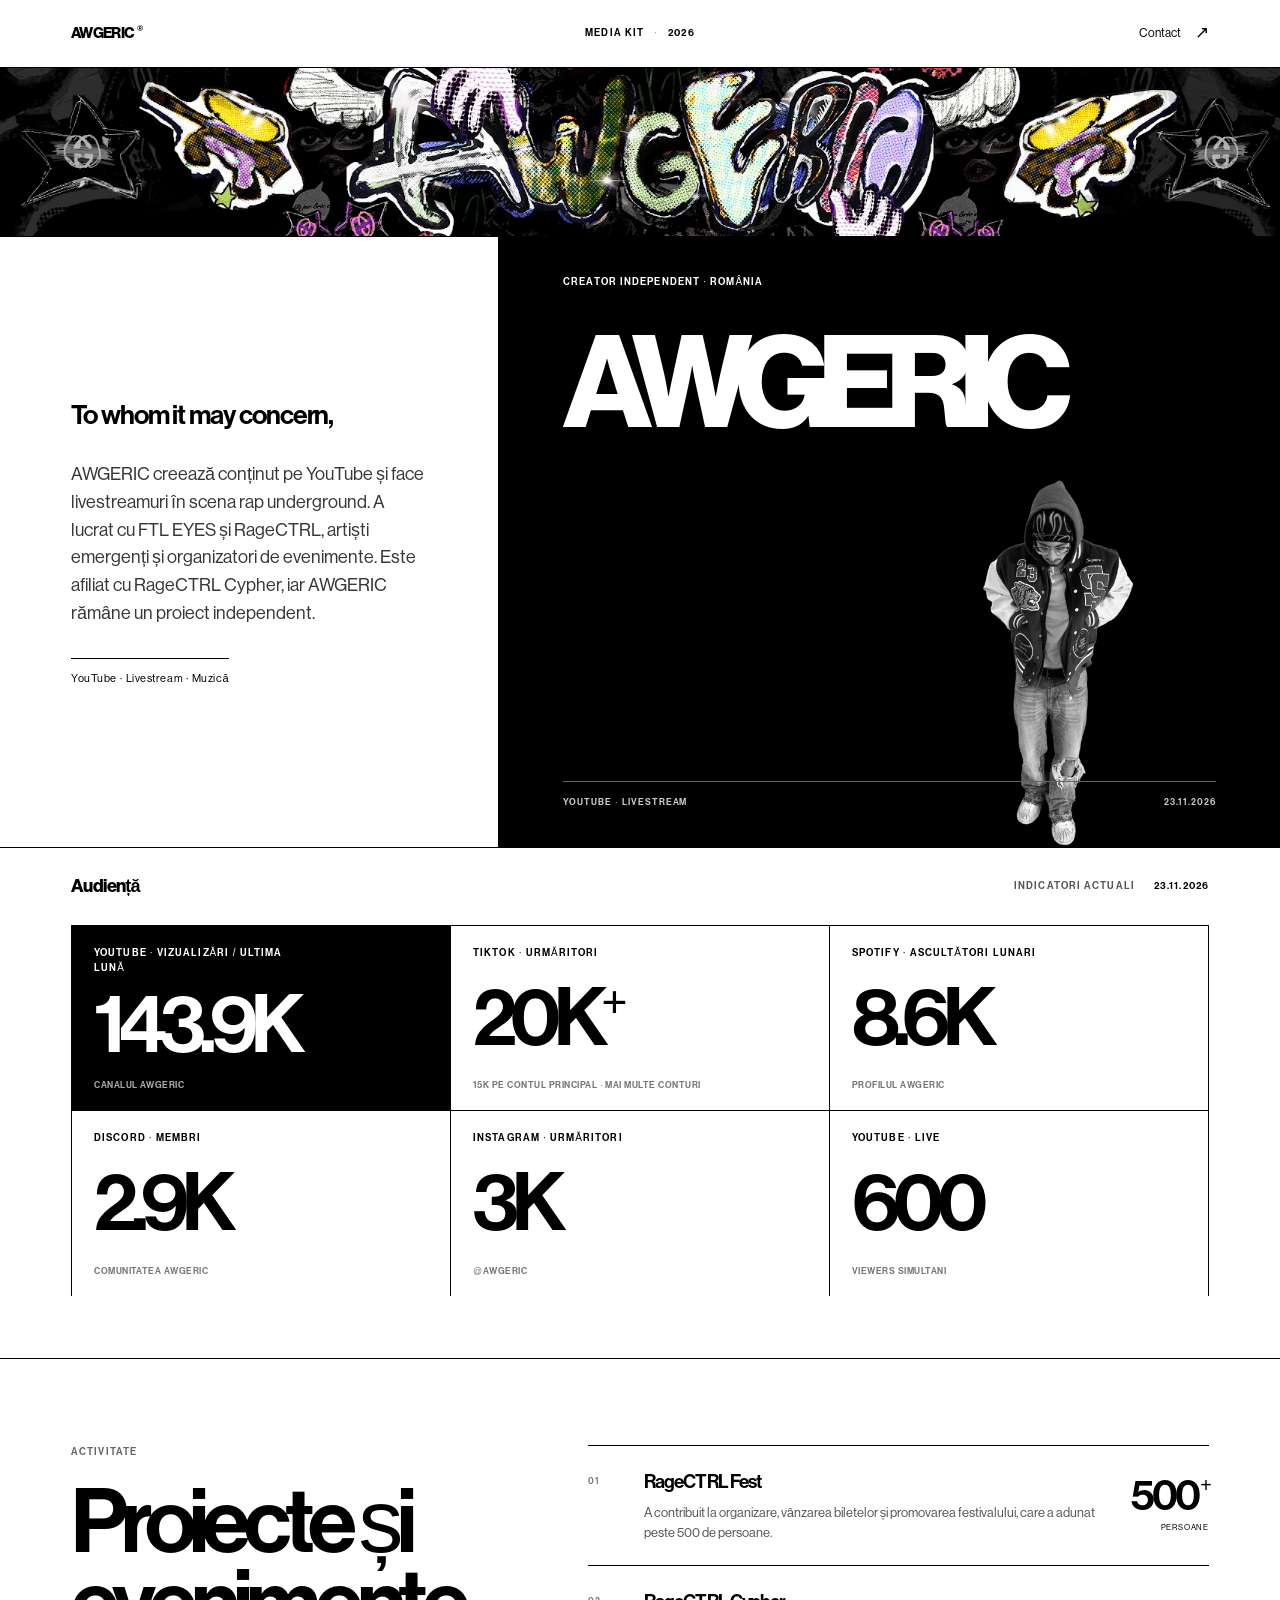
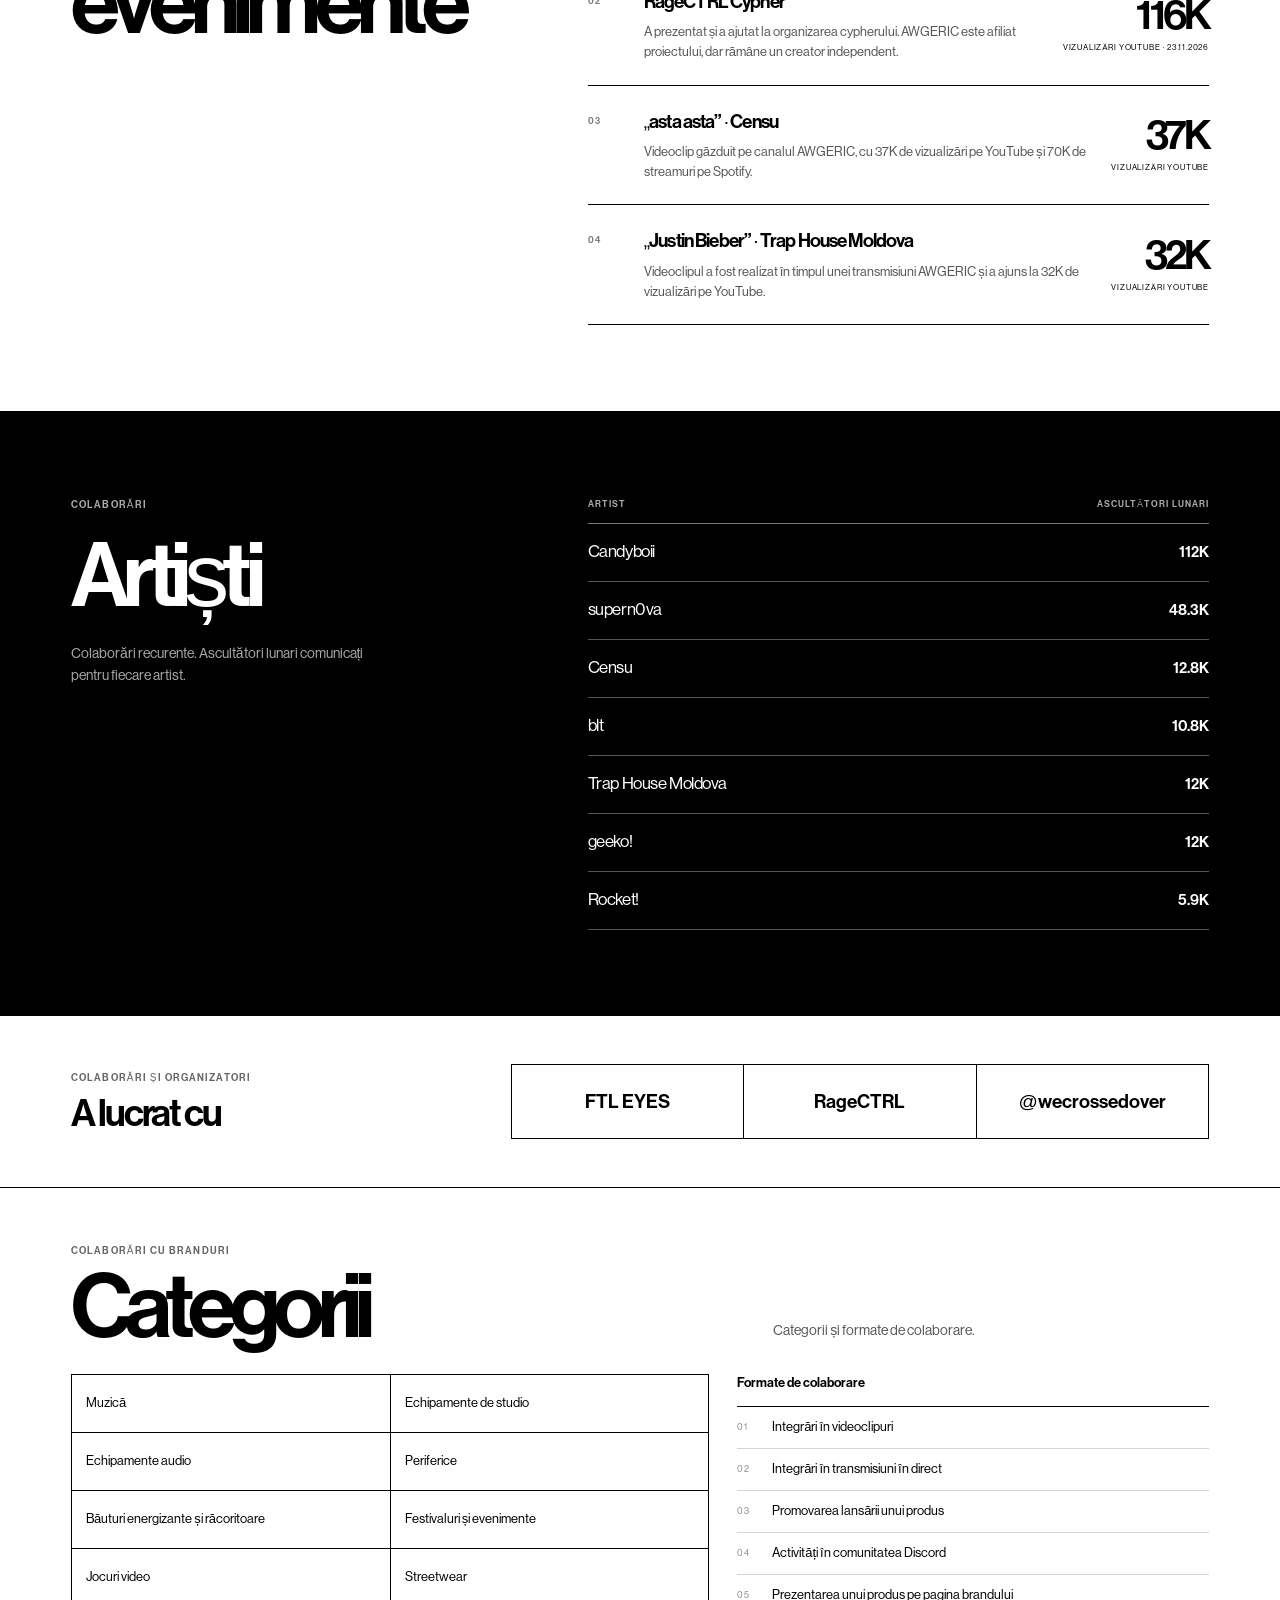
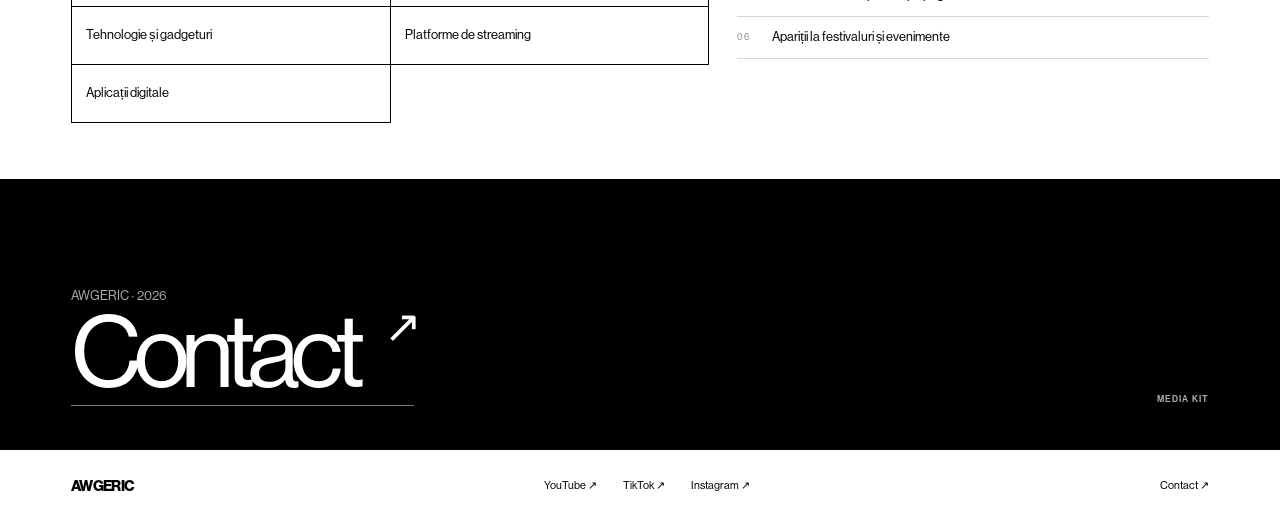
==== commit 9740a499: "Add files via upload" ====
--- a/index.html
+++ b/index.html
@@ -3,101 +3,94 @@
 <head>
   <meta charset="utf-8">
   <meta name="viewport" content="width=device-width, initial-scale=1">
-  <meta name="theme-color" content="#0b0f09">
-  <meta name="description" content="AWGERIC. Creator de conținut în scena rapului underground românesc. Media kit pentru branduri.">
-  <title>AWGERIC | Media kit</title>
+  <meta name="theme-color" content="#ffffff">
+  <meta name="description" content="AWGERIC. Creator de conținut, muzică și cultură digitală. Media kit 2026.">
+  <title>AWGERIC · Media kit</title>
   <link rel="stylesheet" href="assets/site.css">
   <script src="assets/site.js" defer></script>
 </head>
 <body>
-  <div class="shell">
-    <header class="site-header">
-      <a class="wordmark" href="index.html">AWG<span>✳</span>ERIC</a>
-      <nav class="nav" aria-label="Navigare principală">
-        <a href="#stats">Stats</a>
-        <a href="#music">Music</a>
-        <a class="contact-link" href="contact.html">Contact ↗</a>
-      </nav>
-    </header>
+  <header class="masthead">
+    <a class="wordmark" href="index.html" aria-label="AWGERIC, pagina principală">AWGERIC<span>®</span></a>
+    <span class="masthead-note">MEDIA KIT <span>·</span> 2026</span>
+    <a class="masthead-contact" href="contact.html">Contact <b aria-hidden="true">↗</b></a>
+  </header>
 
-    <div class="banner" role="img" aria-label="Bannerul canalului AWGERIC"></div>
+  <main>
+    <div class="banner" role="img" aria-label="Bannerul AWGERIC"></div>
 
-    <main>
-      <section class="hero" aria-labelledby="page-title">
-        <figure class="hero-portrait" data-reveal="left">
-          <img src="assets/awgeric-cutout.png" alt="AWGERIC purtând un hanorac negru, decupat pe fundal transparent">
-          <figcaption class="portrait-label">Creator / Romanian underground</figcaption>
-        </figure>
-        <div class="hero-content" data-reveal="right">
-          <div class="eyebrow">Media kit / 2026</div>
-          <h1 id="page-title">AWGERIC</h1>
-          <div class="intro-copy"><p class="salutation">To whom it may concern,</p><p>AWGERIC este creator de conținut în scena rapului underground românesc, cu focus pe artiști noi, lansări și cultură online.</p></div>
-          <div class="availability">Disponibil pentru colaborări</div>
-          <div class="stats-heading" id="stats"><span>Audiență</span><small><i class="live-indicator" aria-hidden="true"></i>Actualizat / 23.11.2026</small></div>
-          <div class="stats-grid">
-            <article class="stat-card" data-reveal="right"><div class="stat-label">TikTok / urmăritori</div><div><div class="stat-value">20K+</div><div class="stat-note">15K pe contul principal</div></div></article>
-            <article class="stat-card" data-reveal="right"><div class="stat-label">YouTube / vizualizări, 28 zile</div><div><div class="stat-value">143.9K</div><div class="stat-note">Vizualizări pe canal / 10K în ultimele 48h</div></div></article>
-            <article class="stat-card" data-reveal="right"><div class="stat-label">Spotify / lunar</div><div><div class="stat-value">8.6K</div><div class="stat-note">Ascultători lunari / 67K streamuri pentru „asta asta”</div></div></article>
-            <article class="stat-card" data-reveal="right"><div class="stat-label">Discord / membri</div><div><div class="stat-value">2.9K~</div><div class="stat-note">Comunitatea AWGERIC</div></div></article>
-          </div>
-          <a class="scroll-cue" href="#music" aria-label="Derulează la videoclipul muzical">↓</a>
+    <section class="intro" aria-labelledby="name">
+      <div class="intro-copy">
+        <p class="salutation">To whom it may concern,</p>
+        <p class="intro-text">AWGERIC creează conținut pe YouTube și face livestreamuri în scena rap underground. A lucrat cu FTL EYES și RageCTRL, artiști emergenți și organizatori de evenimente. Este afiliat cu RageCTRL Cypher, iar AWGERIC rămâne un proiect independent.</p>
+        <p class="intro-note">YouTube · Livestream · Muzică</p>
+      </div>
+      <div class="intro-title">
+        <p class="kicker">Creator independent · România</p>
+        <h1 id="name">AWGERIC</h1>
+        <img src="assets/475965261_17990730968772916_8126291579410344251_n..png" alt="Decupaj transparent AWGERIC" class="creator-cutout">
+        <div class="title-caption"><span>YouTube · Livestream</span><span>23.11.2026</span></div>
+      </div>
+    </section>
+
+    <section class="audience" id="audienta" aria-labelledby="audience-heading">
+      <div class="section-bar"><h2 id="audience-heading">Audiență</h2><p>Indicatori actuali <span>23.11.2026</span></p></div>
+      <div class="audience-grid">
+        <article class="metric metric-dark"><span class="metric-label">YouTube · vizualizări / ultima lună</span><strong>143.9K</strong><span class="metric-foot">Canalul AWGERIC</span></article>
+        <article class="metric"><span class="metric-label">TikTok · urmăritori</span><strong>20K<span>+</span></strong><span class="metric-foot">15K pe contul principal · mai multe conturi</span></article>
+        <article class="metric"><span class="metric-label">Spotify · ascultători lunari</span><strong>8.6K</strong><span class="metric-foot">Profilul AWGERIC</span></article>
+        <article class="metric"><span class="metric-label">Discord · membri</span><strong>2.9K</strong><span class="metric-foot">Comunitatea AWGERIC</span></article>
+        <article class="metric"><span class="metric-label">Instagram · urmăritori</span><strong>3K</strong><span class="metric-foot">@awgeric</span></article>
+        <article class="metric metric-wide"><span class="metric-label">YouTube · live</span><strong>600</strong><span class="metric-foot">viewers simultani</span></article>
+      </div>
+    </section>
+
+    <section class="projects" id="proiecte" aria-labelledby="projects-heading">
+      <div class="project-heading"><p class="kicker">Activitate</p><h2 id="projects-heading">Proiecte și<br>evenimente</h2></div>
+      <div class="project-list">
+        <article class="project-row"><span class="project-no">01</span><div><h3>RageCTRL Fest</h3><p>A contribuit la organizare, vânzarea biletelor și promovarea festivalului, care a adunat peste 500 de persoane.</p></div><span class="project-mark">500<span>+</span><small>persoane</small></span></article>
+        <article class="project-row"><span class="project-no">02</span><div><h3>RageCTRL Cypher</h3><p>A prezentat și a ajutat la organizarea cypherului. AWGERIC este afiliat proiectului, dar rămâne un creator independent.</p></div><span class="project-mark">116K<small>vizualizări YouTube · 23.11.2026</small></span></article>
+        <article class="project-row"><span class="project-no">03</span><div><h3>„asta asta” · Censu</h3><p>Videoclip găzduit pe canalul AWGERIC, cu 37K de vizualizări pe YouTube și 70K de streamuri pe Spotify.</p></div><span class="project-mark">37K<small>vizualizări YouTube</small></span></article>
+        <article class="project-row"><span class="project-no">04</span><div><h3>„Justin Bieber” · Trap House Moldova</h3><p>Videoclipul a fost realizat în timpul unei transmisiuni AWGERIC și a ajuns la 32K de vizualizări pe YouTube.</p></div><span class="project-mark">32K<small>vizualizări YouTube</small></span></article>
+      </div>
+    </section>
+
+    <section class="artists" aria-labelledby="artists-heading">
+      <div class="artists-intro"><p class="kicker">Colaborări</p><h2 id="artists-heading">Artiști</h2><p>Colaborări recurente. Ascultători lunari comunicați pentru fiecare artist.</p></div>
+      <div class="artist-table">
+        <div class="artist-table-head"><span>Artist</span><span>Ascultători lunari</span></div>
+        <div class="artist-line"><span>Candyboii</span><strong>112K</strong></div>
+        <div class="artist-line"><span>supern0va</span><strong>48.3K</strong></div>
+        <div class="artist-line"><span>Censu</span><strong>12.8K</strong></div>
+        <div class="artist-line"><span>blt</span><strong>10.8K</strong></div>
+        <div class="artist-line"><span>Trap House Moldova</span><strong>12K</strong></div>
+        <div class="artist-line"><span>geeko!</span><strong>12K</strong></div>
+        <div class="artist-line"><span>Rocket!</span><strong>5.9K</strong></div>
+      </div>
+    </section>
+
+    <section class="collaborators" aria-labelledby="collaborators-heading">
+      <div class="collaborators-title"><p class="kicker">Colaborări și organizatori</p><h2 id="collaborators-heading">A lucrat cu</h2></div>
+      <div class="collaborator-names"><span>FTL EYES</span><span>RageCTRL</span><span>@wecrossedover</span></div>
+    </section>
+
+    <section class="work" aria-labelledby="work-heading">
+      <div class="work-header"><p class="kicker">Colaborări cu branduri</p><h2 id="work-heading">Categorii</h2><p>Categorii și formate de colaborare.</p></div>
+      <div class="work-content">
+        <div class="categories" aria-label="Categorii de brand">
+          <span>Muzică</span><span>Echipamente de studio</span><span>Echipamente audio</span><span>Periferice</span><span>Băuturi energizante și răcoritoare</span><span>Festivaluri și evenimente</span><span>Jocuri video</span><span>Streetwear</span><span>Tehnologie și gadgeturi</span><span>Platforme de streaming</span><span>Aplicații digitale</span>
         </div>
-      </section>
+        <div class="formats"><h3>Formate de colaborare</h3><ol><li>Integrări în videoclipuri</li><li>Integrări în transmisiuni în direct</li><li>Promovarea lansării unui produs</li><li>Activități în comunitatea Discord</li><li>Prezentarea unui produs pe pagina brandului</li><li>Apariții la festivaluri și evenimente</li></ol></div>
+      </div>
+    </section>
 
-      <section class="section" id="music" aria-labelledby="music-title">
-        <div class="section-heading" data-reveal="left"><span class="section-index">01</span><h2 id="music-title">Videoclip</h2></div>
-        <div class="music-layout">
-          <div class="video-feature" data-reveal="up">
-            <div class="video-frame" data-youtube-id="H4MmL56k72c">
-              <a class="video-fallback" href="https://www.youtube.com/watch?v=H4MmL56k72c" target="_blank" rel="noreferrer"><img src="https://i.ytimg.com/vi/H4MmL56k72c/hqdefault.jpg" alt="Miniatura videoclipului asta asta"><span>Vezi videoclipul pe YouTube ↗</span></a>
-            </div>
-            <div class="video-meta">
-              <div class="video-ident"><div class="video-title">„asta asta”</div><div class="video-subtitle">Censu · videoclip găzduit pe canalul AWGERIC</div></div>
-              <div class="video-meta-side">
-                <div class="video-views"><strong>37K</strong><span>vizualizări YouTube · 23.11.2026</span></div>
-                <a class="video-link" href="https://www.youtube.com/watch?v=H4MmL56k72c" target="_blank" rel="noreferrer">Deschide pe YouTube ↗</a>
-              </div>
-            </div>
-          </div>
-        </div>
-      </section>
+    <section class="closing">
+      <p>AWGERIC · 2026</p>
+      <a href="contact.html">Contact <span aria-hidden="true">↗</span></a>
+      <span class="closing-index">MEDIA KIT</span>
+    </section>
+  </main>
 
-      <section class="section collab-row" aria-labelledby="collab-title">
-        <div data-reveal="left"><div class="section-heading"><span class="section-index">02</span><h2 id="collab-title">În scenă</h2></div><p class="collab-copy">Conectat cu artiști și comunități din rapul underground românesc și regional.</p></div>
-        <div data-reveal="right"><div class="collab-list"><span>Censu</span><span>Rocket</span><span>TrapHouse<wbr>Moldova</span><span>BLT</span></div><p class="scene-rest">Și alți artiști din scenă.</p></div>
-      </section>
-
-      <section class="section brand-fit" aria-labelledby="fit-title">
-        <div data-reveal="left">
-          <div class="section-heading"><span class="section-index">03</span><h2 id="fit-title">Potrivire de brand</h2></div>
-          <p class="fit-copy">Parteneriate firești pentru publicul, conținutul și comunitatea AWGERIC.</p>
-          <div class="fit-formats">
-            <span class="fit-formats-label">Formate de colaborare</span>
-            <ul class="fit-format-list">
-              <li>Integrări în videoclipuri</li>
-              <li>Conținut short-form</li>
-              <li>Promovare de lansări</li>
-              <li>Activări în comunitatea Discord</li>
-              <li>Integrări în livestreamuri</li>
-              <li>Prezentări de produse</li>
-              <li>Acoperire de festivaluri și evenimente</li>
-            </ul>
-          </div>
-        </div>
-        <div class="fit-grid" data-reveal="right"><span>Muzică & lansări</span><span>Echipamente de studio</span><span>Audio & căști</span><span>Periferice</span><span>Băuturi energizante</span><span>Festivaluri & evenimente</span><span>Jocuri video</span><span>Streetwear</span><span>Tech & gadgeturi</span><span>Platforme de streaming</span><span>Campanii social media</span><span>Aplicații & servicii digitale</span></div>
-      </section>
-
-      <section class="channel-row" aria-label="Canale sociale">
-        <span class="channel-label">Canale oficiale</span>
-        <a class="channel-contact" href="contact.html">Contact ↗</a>
-        <div class="channel-links">
-          <a href="https://www.youtube.com/@ericawg" target="_blank" rel="noreferrer">YouTube ↗</a>
-          <a href="https://www.tiktok.com/@awgeric" target="_blank" rel="noreferrer">TikTok ↗</a>
-          <a href="https://www.instagram.com/awgeric/" target="_blank" rel="noreferrer">Instagram ↗</a>
-        </div>
-      </section>
-      <footer class="footer"><span>AWGERIC / Media kit</span><a href="contact.html">Contact ↗</a></footer>
-    </main>
-  </div>
+  <footer class="footer"><a class="footer-name" href="index.html">AWGERIC</a><nav aria-label="Canale sociale"><a href="https://www.youtube.com/@ericawg" target="_blank" rel="noreferrer">YouTube ↗</a><a href="https://www.tiktok.com/@awgeric" target="_blank" rel="noreferrer">TikTok ↗</a><a href="https://www.instagram.com/awgeric/" target="_blank" rel="noreferrer">Instagram ↗</a></nav><a href="contact.html">Contact ↗</a></footer>
 </body>
 </html>
--- a/assets/site.css
+++ b/assets/site.css
@@ -1,203 +1,67 @@
-@font-face {
-  font-family:"Neue Haas Grotesk";
-  src:url("fonts/NeueHaasGrotDisp-55Roman-Trial.otf") format("opentype");
-  font-style:normal;
-  font-weight:400;
-  font-display:swap;
-}
-@font-face {
-  font-family:"Neue Haas Grotesk";
-  src:url("fonts/NeueHaasGrotDisp-65Medium-Trial.otf") format("opentype");
-  font-style:normal;
-  font-weight:500 600;
-  font-display:swap;
-}
-@font-face {
-  font-family:"Neue Haas Grotesk";
-  src:url("fonts/NeueHaasGrotDisp-75Bold-Trial.otf") format("opentype");
-  font-style:normal;
-  font-weight:700 900;
-  font-display:swap;
-}
-:root {
-  color-scheme: dark;
-  --green: #465c36;
-  --white: #ffffff;
-  --black: #000000;
-  --deep-green: #2e3d24;
-  --bg: #0b0f09;
-  --muted: #aab2a3;
-  --line: rgba(255,255,255,.17);
-  --accent: #a7b88d;
-  --page-gutter: clamp(24px, 5.2vw, 68px);
-  --font: "Neue Haas Grotesk", "Helvetica Neue", Arial, sans-serif;
-  --mono: "Courier New", monospace;
-}
-* { box-sizing:border-box; }
-html { scroll-behavior:smooth; overflow-x:clip; }
-body { margin:0; overflow-x:clip; background:var(--bg); color:var(--white); font:16px/1.5 var(--font); isolation:isolate; }
-body::before,body::after { content:""; position:fixed; z-index:0; top:-24px; bottom:-24px; width:33vw; pointer-events:none; background-repeat:no-repeat; background-size:cover; opacity:.54; will-change:transform; }
-body::before { left:0; transform:translate3d(0,var(--left-parallax,0px),0); background-image:linear-gradient(rgba(11,15,9,.4),rgba(11,15,9,.4)),url("awgeric-left-bg.png"); background-position:center,center 42%; mask-image:linear-gradient(90deg,#000 60%,transparent 100%); }
-body::after { right:0; transform:translate3d(0,var(--right-parallax,0px),0); background-image:linear-gradient(rgba(11,15,9,.44),rgba(11,15,9,.44)),url("awgeric-right-bg.png"); background-position:center,left 38%; mask-image:linear-gradient(270deg,#000 60%,transparent 100%); }
-a { color:inherit; }
-.shell { position:relative; z-index:1; width:min(1120px,calc(100vw - var(--page-gutter) - var(--page-gutter))); min-width:0; margin:0 auto; background:linear-gradient(90deg,rgba(11,15,9,.82) 0%,rgba(11,15,9,.97) 18%,rgba(11,15,9,.97) 82%,rgba(11,15,9,.82) 100%); }
-.site-header { min-height:62px; padding:0 clamp(18px,2.2vw,28px); display:flex; align-items:center; justify-content:space-between; gap:24px; border-bottom:1px solid var(--line); }
-.wordmark { font-size:13px; font-weight:800; letter-spacing:.14em; text-decoration:none; }
-.wordmark span { color:#8c9b71; }
-.nav { display:flex; align-items:center; gap:25px; }
-.nav a { font:10px var(--mono); letter-spacing:.09em; text-decoration:none; text-transform:uppercase; color:#d6d9d1; }
-.nav a:hover { color:#aebc90; }
-.nav .contact-link { border:1px solid rgba(255,255,255,.34); padding:9px 12px; }
-.banner { height:clamp(82px,10vw,126px); position:relative; margin:0; overflow:hidden; background:#050605 url("awgeric-banner.jpg") center 48% / cover no-repeat; }
-.banner::after { content:""; position:absolute; inset:0; background:linear-gradient(90deg,rgba(11,15,9,.45),transparent 40%,rgba(11,15,9,.3)),linear-gradient(0deg,var(--bg),transparent 22%); }
-.hero { min-height:520px; display:grid; grid-template-columns:minmax(0,.56fr) minmax(0,1.44fr); gap:clamp(22px,3vw,34px); align-items:stretch; padding:18px clamp(18px,2.2vw,28px) 28px; border-bottom:1px solid var(--line); }
-.hero-portrait { position:relative; min-width:0; min-height:480px; margin:0; overflow:hidden; display:flex; align-items:flex-end; justify-content:flex-end; background:transparent; }
-.hero-portrait::after { content:""; position:absolute; z-index:1; inset:0; pointer-events:none; background:linear-gradient(90deg,transparent 64%,rgba(11,15,9,.22) 100%),linear-gradient(0deg,rgba(11,15,9,.24),transparent 18%,transparent 91%,rgba(11,15,9,.08)); opacity:.48; }
-.hero-portrait img { position:absolute; z-index:0; right:0; bottom:-3px; height:100%; width:auto; max-width:none; max-height:560px; object-fit:contain; object-position:right bottom; filter:saturate(.7) sepia(.24) hue-rotate(20deg) brightness(.9) contrast(1.04); }
-.portrait-label { position:absolute; z-index:2; left:0; bottom:15px; color:rgba(255,255,255,.72); font:9px var(--mono); letter-spacing:.14em; text-transform:uppercase; }
-.hero-content { min-width:0; padding:15px 0 8px; display:flex; flex-direction:column; justify-content:center; }
-.eyebrow,.section-index { color:#a7b88d; font:10px var(--mono); letter-spacing:.14em; text-transform:uppercase; }
-h1 { margin:8px 0 11px; font-size:clamp(50px,6.8vw,78px); line-height:.94; letter-spacing:-.06em; font-weight:700; }
-.intro-copy { max-width:510px; color:#d2d6cd; font-size:15px; line-height:1.65; }
-.intro-copy p { margin:0; }
-.intro-copy .salutation { margin-bottom:6px; color:var(--white); font-weight:600; }
-.availability { display:flex; align-items:center; gap:8px; margin:13px 0 21px; color:var(--white); font-size:12px; }
-.availability::before { content:""; width:7px; height:7px; background:#a4b487; border-radius:50%; }
-@keyframes live-pulse { 50% { opacity:.4; box-shadow:0 0 0 5px rgba(164,180,135,.08); } }
-.stats-heading { display:flex; justify-content:space-between; align-items:baseline; gap:12px; margin-bottom:10px; color:#dce0d5; font:10px var(--mono); letter-spacing:.12em; text-transform:uppercase; }
-.stats-heading small { display:inline-flex; align-items:center; gap:8px; color:var(--muted); font-size:9px; letter-spacing:.06em; white-space:nowrap; }
-.live-indicator { display:inline-block; width:6px; height:6px; flex:0 0 auto; border-radius:50%; background:#a7b88d; box-shadow:0 0 0 0 rgba(167,184,141,.25); animation:live-pulse 2.8s ease-in-out infinite; }
-.stats-grid { display:grid; grid-template-columns:repeat(4,minmax(0,1fr)); gap:8px; min-width:0; }
-.stat-card { min-width:0; min-height:120px; padding:13px 12px; display:flex; flex-direction:column; justify-content:space-between; background:linear-gradient(135deg,rgba(46,61,36,.9),rgba(11,15,9,.9)); border:1px solid rgba(255,255,255,.16); }
-.stat-label { color:#d2d8ca; font:11px/1.32 var(--font); font-weight:500; letter-spacing:.015em; text-transform:uppercase; overflow-wrap:anywhere; }
-.stat-value { margin-top:8px; color:var(--accent); font-size:clamp(27px,3vw,38px); line-height:.98; letter-spacing:-.055em; font-weight:700; }
-.stat-note { margin-top:5px; color:#b9c0b1; font-size:10px; line-height:1.35; }
-.scroll-cue { display:flex; align-items:center; justify-content:center; width:38px; height:38px; margin:17px auto 0; border:1px solid rgba(255,255,255,.22); border-radius:50%; color:#cbd2c1; text-decoration:none; font-size:19px; transition:transform .2s,border-color .2s; }
-.scroll-cue:hover { transform:translateY(3px); border-color:#a7b88d; }
-.section { min-width:0; padding:36px clamp(18px,2.2vw,28px); border-bottom:1px solid var(--line); }
-.section-heading { display:flex; align-items:baseline; gap:13px; margin-bottom:19px; }
-h2 { margin:0; font-size:clamp(22px,3vw,29px); line-height:1.14; letter-spacing:-.04em; font-weight:600; }
-.music-layout { display:block; min-width:0; }
-.video-feature { width:100%; max-width:900px; min-width:0; margin:0 auto; }
-.video-frame { width:100%; aspect-ratio:16/9; border:1px solid rgba(255,255,255,.16); background:#050605; }
-.video-frame iframe { display:block; width:100%; height:100%; border:0; }
-.video-fallback { display:block; position:relative; width:100%; height:100%; overflow:hidden; color:var(--white); }
-.video-fallback[hidden] { display:none; }
-.video-fallback img { display:block; width:100%; height:100%; object-fit:cover; filter:saturate(.7); }
-.video-fallback span { position:absolute; right:16px; bottom:14px; padding:10px 13px; background:var(--deep-green); font-size:12px; }
-.video-meta { display:flex; justify-content:space-between; align-items:center; gap:24px; margin-top:15px; padding:0 2px; }
-.video-ident { min-width:0; }
-.video-title { font-size:21px; line-height:1.2; font-weight:600; }
-.video-subtitle { color:var(--muted); font-size:13px; }
-.video-meta-side { display:flex; align-items:center; gap:clamp(18px,3vw,34px); flex:0 0 auto; }
-.video-views { display:flex; flex-direction:column; gap:0; }
-.video-views strong { color:var(--accent); font-size:24px; line-height:1.05; letter-spacing:-.04em; }
-.video-views span { color:var(--muted); font:9px var(--mono); letter-spacing:.02em; }
-.video-link { color:#e1e5db; font-size:12px; text-decoration:underline; text-underline-offset:4px; white-space:nowrap; }
-.collab-row { display:grid; grid-template-columns:minmax(0,.68fr) minmax(0,1.32fr); gap:clamp(22px,3vw,34px); align-items:start; }
-.collab-copy { max-width:340px; color:var(--muted); font-size:14px; }
-.collab-list { display:grid; grid-template-columns:repeat(4,minmax(0,1fr)); gap:10px; }
-.collab-list span { min-width:0; min-height:82px; display:flex; align-items:center; padding:14px clamp(12px,1.4vw,20px); border:1px solid rgba(255,255,255,.2); background:linear-gradient(145deg,rgba(46,61,36,.7),rgba(11,15,9,.82)); font-size:clamp(15px,1.45vw,19px); line-height:1.12; letter-spacing:-.02em; overflow-wrap:anywhere; }
-.scene-rest { margin:10px 0 0; color:var(--muted); font-size:12px; }
-.brand-fit { display:grid; grid-template-columns:minmax(230px,.68fr) minmax(0,1.32fr); gap:clamp(22px,3vw,34px); align-items:start; }
-.fit-copy { max-width:340px; color:var(--muted); font-size:14px; }
-.fit-formats { max-width:360px; margin-top:18px; padding-top:15px; border-top:1px solid var(--line); }
-.fit-formats-label { color:var(--accent); font:10px var(--mono); letter-spacing:.12em; text-transform:uppercase; }
-.fit-format-list { display:grid; gap:8px; margin:13px 0 0; padding:0; list-style:none; }
-.fit-format-list li { display:flex; align-items:baseline; gap:10px; color:#d2d6cd; font-size:13px; line-height:1.35; }
-.fit-format-list li::before { content:""; width:5px; height:5px; flex:0 0 5px; border-radius:50%; background:var(--accent); transform:translateY(-1px); }
-.fit-grid { display:grid; grid-template-columns:repeat(3,minmax(0,1fr)); gap:10px; min-width:0; }
-.fit-grid span { min-width:0; min-height:72px; display:flex; align-items:center; padding:14px 16px; border:1px solid rgba(255,255,255,.16); background:rgba(46,61,36,.42); color:#e1e6d9; font-size:clamp(13px,1.15vw,15px); line-height:1.35; overflow-wrap:anywhere; }
-.channel-row { display:flex; justify-content:space-between; gap:20px; align-items:center; padding:22px clamp(18px,2.2vw,28px) 27px; }
-.channel-label { color:var(--muted); font:11px var(--font); font-weight:500; letter-spacing:.03em; }
-.channel-contact { margin:0 auto; padding:4px 0; color:#e1e6d9; font-size:12px; text-decoration:underline; text-decoration-color:rgba(167,184,141,.5); text-underline-offset:5px; white-space:nowrap; transition:color .2s; }
-.channel-contact:hover { color:var(--accent); }
-.channel-links { display:flex; flex-wrap:wrap; gap:20px; }
-.channel-links a { color:#dce0d5; font-size:12px; text-decoration:none; }
-.channel-links a:hover { color:#a7b88d; }
-.footer { padding:0 clamp(18px,2.2vw,28px) 20px; display:flex; justify-content:space-between; gap:14px; color:#899181; font:9px var(--mono); letter-spacing:.08em; text-transform:uppercase; }
-.contact-page { min-height:calc(100vh - 62px); display:flex; flex-direction:column; }
-.contact-heading { padding:62px clamp(18px,2.2vw,28px) 28px; border-bottom:1px solid var(--line); }
-.contact-heading h1 { font-size:clamp(50px,7vw,78px); }
-.contact-layout { display:grid; grid-template-columns:.85fr 1.15fr; gap:clamp(28px,6vw,76px); align-items:center; padding:38px clamp(18px,2.2vw,28px); flex:1; }
-.contact-image { width:100%; aspect-ratio:1; object-fit:cover; filter:grayscale(1) sepia(.28) hue-rotate(35deg) saturate(.7) brightness(.75); mask-image:linear-gradient(180deg,transparent,#000 9%,#000 90%,transparent); }
-.contact-details { display:grid; gap:14px; }
-.contact-details .name { font-size:clamp(24px,4vw,38px); font-weight:600; letter-spacing:-.045em; }
-.contact-details a { width:fit-content; color:#e1e5db; font-size:clamp(16px,2vw,20px); text-decoration-color:rgba(255,255,255,.25); text-underline-offset:6px; }
-.contact-details a:hover { color:#a7b88d; }
-.contact-socials { display:flex; flex-wrap:wrap; gap:18px; margin-top:25px; padding-top:18px; border-top:1px solid var(--line); }
-.contact-socials a { font-size:11px; }
-.motion-ready [data-reveal] { opacity:0; transition:opacity .7s ease,transform .75s cubic-bezier(.2,.65,.3,1); }
-.motion-ready [data-reveal="left"] { transform:translateX(-34px); }
-.motion-ready [data-reveal="right"] { transform:translateX(34px); }
-.motion-ready [data-reveal="up"] { transform:translateY(24px); }
-.motion-ready [data-reveal].is-visible { opacity:1; transform:translate3d(0,0,0); }
-.stat-card:nth-child(2) { transition-delay:.07s; }
-.stat-card:nth-child(3) { transition-delay:.14s; }
-.stat-card:nth-child(4) { transition-delay:.21s; }
-@media (max-width:980px) {
-  :root { --page-gutter:clamp(24px,3.5vw,34px); }
-  .shell { width:calc(100vw - var(--page-gutter) - var(--page-gutter)); }
-  .hero { grid-template-columns:minmax(0,.58fr) minmax(0,1.42fr); }
-  .stats-grid { grid-template-columns:repeat(2,minmax(0,1fr)); }
-  .collab-row,.brand-fit { grid-template-columns:1fr; gap:14px; }
-  .collab-copy,.fit-copy { max-width:460px; }
-  .collab-list { grid-template-columns:repeat(4,minmax(0,1fr)); }
-  .fit-grid { grid-template-columns:repeat(3,minmax(0,1fr)); }
-}
-@media (max-width:760px) {
-  :root { --page-gutter:clamp(18px,4vw,30px); }
-  body::before,body::after { width:50vw; opacity:.3; }
-  .shell { width:calc(100vw - var(--page-gutter) - var(--page-gutter)); }
-  .banner { margin:0; }
-  .hero { grid-template-columns:minmax(0,.62fr) minmax(0,1.38fr); gap:18px; min-height:500px; }
-  .hero-portrait { min-height:440px; }
-  .hero-content { padding-top:12px; }
-  .stats-grid { grid-template-columns:repeat(2,minmax(0,1fr)); }
-  .stat-card { padding:12px; min-height:106px; }
-  .collab-row { grid-template-columns:1fr; gap:12px; }
-  .collab-copy,.fit-copy { max-width:440px; }
-  .collab-list { grid-template-columns:repeat(4,minmax(0,1fr)); }
-  .brand-fit { grid-template-columns:1fr; gap:12px; }
-  .fit-grid { grid-template-columns:repeat(3,minmax(0,1fr)); }
-  .contact-layout { grid-template-columns:.8fr 1.2fr; }
-}
-@media (max-width:520px) {
-  :root { --page-gutter:clamp(16px,5vw,22px); }
-  body::before,body::after { width:50vw; opacity:.18; }
-  .shell { width:calc(100vw - var(--page-gutter) - var(--page-gutter)); }
-  .site-header { min-height:54px; }
-  .nav { gap:15px; }
-  .nav a { font-size:8px; }
-  .nav .contact-link { padding:7px 9px; }
-  .banner { height:76px; margin:0; }
-  .hero { display:flex; flex-direction:column; gap:0; padding-top:0; }
-  .hero-portrait { min-height:clamp(400px,112vw,460px); height:clamp(400px,112vw,460px); }
-  .hero-portrait img { right:50%; transform:translateX(50%); max-height:460px; }
-  .portrait-label { left:0; bottom:8px; }
-  .hero-content { padding:23px 3px 9px; }
-  h1 { font-size:clamp(48px,15vw,62px); }
-  .intro-copy { font-size:14px; }
-  .stat-value { font-size:37px; }
-  .stats-heading { font-size:9px; }
-  .stats-heading small { font-size:8px; }
-  .video-meta { align-items:flex-start; flex-direction:column; gap:12px; }
-  .video-meta-side { width:100%; justify-content:space-between; gap:14px; }
-  .video-views span { max-width:145px; font-size:8px; line-height:1.35; }
-  .video-link { max-width:115px; font-size:11px; text-align:right; white-space:normal; }
-  .collab-row { grid-template-columns:1fr; gap:12px; }
-  .collab-list { grid-template-columns:repeat(2,minmax(0,1fr)); }
-  .fit-grid { grid-template-columns:repeat(2,minmax(0,1fr)); }
-  .section { padding:31px clamp(14px,4vw,18px); }
-  .channel-row { align-items:flex-start; flex-direction:column; gap:12px; }
-  .channel-contact { margin:0; }
-  .contact-heading { padding:42px 0 20px; }
-  .contact-layout { grid-template-columns:1fr; gap:22px; padding:25px clamp(14px,4vw,18px); }
-  .contact-image { max-height:330px; object-position:center 35%; }
-  .footer { flex-direction:column; gap:5px; }
-}
-@media (prefers-reduced-motion:reduce) {
-  html { scroll-behavior:auto; }
-  *,*::before,*::after { animation-duration:.01ms!important; animation-iteration-count:1!important; transition-duration:.01ms!important; }
-  .motion-ready [data-reveal] { opacity:1; transform:none; }
-}
+@font-face{font-family:NeueHaas;src:url("fonts/NeueHaasGrotDisp-55Roman-Trial.otf") format("opentype");font-style:normal;font-weight:400;font-display:swap}
+@font-face{font-family:NeueHaas;src:url("fonts/NeueHaasGrotDisp-65Medium-Trial.otf") format("opentype");font-style:normal;font-weight:500 600;font-display:swap}
+@font-face{font-family:NeueHaas;src:url("fonts/NeueHaasGrotDisp-75Bold-Trial.otf") format("opentype");font-style:normal;font-weight:700 900;font-display:swap}
+:root{--black:#000;--white:#fff;--gray:#777;--line:#d5d5d5;--gutter:clamp(20px,5.55vw,80px);--font:"NeueHaas","Helvetica Neue",Arial,sans-serif}
+*{box-sizing:border-box}
+html{scroll-behavior:smooth;scroll-padding-top:20px}
+body{margin:0;background:var(--white);color:var(--black);font:16px/1.45 var(--font);-webkit-font-smoothing:antialiased}
+a{color:inherit}
+.masthead{height:68px;padding:0 var(--gutter);display:grid;grid-template-columns:1fr 1fr 1fr;align-items:center;border-bottom:1px solid var(--black)}
+.wordmark,.footer-name{font-size:15px;font-weight:700;letter-spacing:-.045em;text-decoration:none}.wordmark span{font-size:8px;vertical-align:top;margin-left:3px}
+.masthead-note,.kicker,.section-bar p,.metric-label,.metric-foot,.title-caption,.project-no,.artist-table-head,.closing-index{font-size:10px;font-weight:500;letter-spacing:.11em;text-transform:uppercase}
+.masthead-note{text-align:center}.masthead-note span{padding:0 7px;color:#888}
+.masthead-contact{justify-self:end;display:flex;align-items:center;gap:14px;font-size:12px;text-decoration:none}.masthead-contact b{font-size:17px;font-weight:400}
+.banner{height:clamp(88px,13.2vw,186px);background:#050505 url("awgeric-banner.jpg") center 48%/cover no-repeat;border-bottom:1px solid var(--black)}
+.intro{display:grid;grid-template-columns: minmax(240px,.78fr) minmax(0,1.22fr);min-height:610px;border-bottom:1px solid var(--black)}
+.intro-copy{padding:clamp(32px,6vw,84px) clamp(24px,5.55vw,80px);display:flex;flex-direction:column;align-items:flex-start;justify-content:center;border-right:1px solid var(--black)}
+.salutation{margin:0 0 25px;font-size:clamp(18px,2.1vw,27px);font-weight:500;letter-spacing:-.04em}
+.intro-text{max-width:390px;margin:0;color:#373737;font-size:clamp(15px,1.45vw,18px);line-height:1.55}
+.intro-note{margin:30px 0 0;padding-top:12px;border-top:1px solid var(--black);font-size:11px;letter-spacing:.05em}
+.intro-title{position:relative;min-height:610px;padding:38px clamp(25px,5vw,72px);display:flex;flex-direction:column;justify-content:space-between;overflow:hidden;background:var(--black);color:var(--white)}
+.kicker{position:relative;z-index:2;margin:0;color:inherit}
+.intro-title h1{position:relative;z-index:2;width:fit-content;max-width:100%;margin:40px 0 auto;font-size:clamp(64px,10vw,138px);line-height:.9;letter-spacing:-.095em;font-weight:700}
+.creator-cutout{position:absolute;right:6%;bottom:0;width:48%;height:72%;object-fit:contain;object-position:center bottom;filter:grayscale(1)}
+.title-caption{position:relative;z-index:2;display:flex;justify-content:space-between;gap:14px;padding-top:14px;border-top:1px solid #666;color:#ccc;font-size:9px}
+.audience{padding:0 var(--gutter) 62px;border-bottom:1px solid var(--black)}
+.section-bar{height:78px;display:flex;align-items:center;justify-content:space-between;border-bottom:1px solid var(--black)}
+.section-bar h2{margin:0;font-size:18px;letter-spacing:-.035em}.section-bar p{margin:0;color:#555}.section-bar p span{padding-left:16px;color:var(--black)}
+.audience-grid{display:grid;grid-template-columns:repeat(6,minmax(0,1fr));border-left:1px solid var(--black)}
+.metric{grid-column:span 2;min-height:185px;padding:20px 22px 18px;display:flex;flex-direction:column;justify-content:space-between;border-right:1px solid var(--black);border-bottom:1px solid var(--black)}
+.metric:nth-child(4),.metric:nth-child(5),.metric:nth-child(6){border-bottom:0}
+.metric-dark{background:var(--black);color:var(--white)}
+.metric-label{max-width:220px;line-height:1.5}.metric strong{font-size:clamp(45px,6.3vw,82px);line-height:.9;letter-spacing:-.085em;font-weight:500}.metric strong span{font-size:.55em;vertical-align:top;letter-spacing:-.04em}
+.metric-foot{color:#777;font-size:9px;letter-spacing:.055em}.metric-dark .metric-foot{color:#aaa}
+.projects{display:grid;grid-template-columns:minmax(240px,.8fr) minmax(0,1.2fr);padding:86px var(--gutter);gap:clamp(40px,8vw,120px);border-bottom:1px solid var(--black)}
+.project-heading .kicker,.artists-intro .kicker,.work-header .kicker{margin:0 0 25px;color:#666}
+.project-heading h2,.artists-intro h2,.work-header h2{margin:0;font-size:clamp(48px,7vw,90px);line-height:.9;letter-spacing:-.075em;font-weight:500}
+.project-list{border-top:1px solid var(--black)}
+.project-row{display:grid;grid-template-columns:38px minmax(0,1fr) minmax(76px,auto);gap:18px;align-items:start;padding:22px 0;border-bottom:1px solid var(--black)}
+.project-no{padding-top:7px;color:#777;font-size:9px}
+.project-row h3{margin:0 0 7px;font-size:19px;letter-spacing:-.045em;font-weight:500}.project-row p{max-width:560px;margin:0;color:#555;font-size:13px;line-height:1.55}
+.project-mark{align-self:center;text-align:right;font-size:clamp(25px,3.5vw,41px);line-height:.9;letter-spacing:-.07em;font-weight:500;text-decoration:none;white-space:nowrap}.project-mark span{font-size:.48em;vertical-align:top;margin-left:2px}.project-mark small{display:block;margin-top:8px;font-size:8px;line-height:1.2;letter-spacing:.1em;text-transform:uppercase;font-weight:400}.project-link:hover{text-decoration:underline;text-underline-offset:5px}.project-word{font-size:20px;letter-spacing:.01em;font-weight:700}
+.artists{display:grid;grid-template-columns:minmax(240px,.8fr) minmax(0,1.2fr);gap:clamp(40px,8vw,120px);padding:86px var(--gutter);background:var(--black);color:var(--white)}
+.artists-intro .kicker{color:#aaa}.artists-intro>p:last-child{max-width:320px;margin:26px 0 0;color:#aaa;font-size:14px;line-height:1.55}
+.artist-table-head,.artist-line{display:grid;grid-template-columns:1fr auto;align-items:center}.artist-table-head{padding:0 0 12px;border-bottom:1px solid #777;color:#aaa;font-size:9px}.artist-line{min-height:58px;border-bottom:1px solid #555}.artist-line>span{font-size:17px;letter-spacing:-.025em}.artist-line strong{font-size:15px;font-weight:500;font-variant-numeric:tabular-nums}
+.collaborators{display:grid;grid-template-columns:minmax(210px,.7fr) minmax(0,1.3fr);gap:clamp(24px,5vw,64px);align-items:center;padding:48px var(--gutter);border-bottom:1px solid var(--black)}
+.collaborators-title .kicker{margin:0 0 10px;color:#666}
+.collaborators-title h2{margin:0;font-size:clamp(25px,3vw,38px);line-height:1;letter-spacing:-.055em;font-weight:500}
+.collaborator-names{display:grid;grid-template-columns:repeat(3,minmax(0,1fr));border-top:1px solid var(--black);border-left:1px solid var(--black)}
+.collaborator-names span{min-width:0;min-height:74px;padding:12px;display:flex;align-items:center;justify-content:center;border-right:1px solid var(--black);border-bottom:1px solid var(--black);font-size:clamp(13px,1.5vw,19px);font-weight:500;text-align:center;overflow-wrap:anywhere}
+.work{padding:56px var(--gutter);border-bottom:1px solid var(--black)}
+.work-header{display:grid;grid-template-columns:minmax(0,1fr) minmax(230px,.65fr);grid-template-rows:auto auto;align-items:end;gap:0 32px;margin-bottom:25px}
+.work-header .kicker{grid-column:1;grid-row:1;margin:0 0 10px;color:#666}
+.work-header h2{grid-column:1;grid-row:2}
+.work-header>p:last-child{grid-column:2;grid-row:2;max-width:360px;margin:0 0 7px;color:#555;font-size:14px;line-height:1.55}
+.work-content{display:grid;grid-template-columns:minmax(0,1.15fr) minmax(0,.85fr);gap:28px;align-items:start}
+.categories{display:grid;grid-template-columns:repeat(2,minmax(0,1fr));border-top:1px solid var(--black);border-left:1px solid var(--black)}
+.categories span{min-height:58px;padding:12px 14px;display:flex;align-items:center;border-right:1px solid var(--black);border-bottom:1px solid var(--black);font-size:13px;line-height:1.3}
+.formats{margin-top:0}.formats h3{margin:0;padding:0 0 13px;border-bottom:1px solid var(--black);font-size:13px;font-weight:500}.formats ol{margin:0;padding:0;list-style:none;counter-reset:formats}.formats li{counter-increment:formats;min-height:42px;display:grid;grid-template-columns:35px 1fr;align-items:center;border-bottom:1px solid var(--line);font-size:13px}.formats li::before{content:"0" counter(formats);color:#888;font-size:9px;letter-spacing:.05em}
+.closing{min-height:270px;padding:44px var(--gutter);display:grid;grid-template-columns:1fr auto;grid-template-rows:1fr auto;align-items:center;background:var(--black);color:var(--white)}
+.closing>p{grid-column:1/-1;align-self:end;margin:0;color:#aaa;font-size:13px}.closing>a{align-self:start;width:fit-content;font-size:clamp(43px,8vw,100px);line-height:1;letter-spacing:-.08em;text-decoration:none;border-bottom:1px solid #777}.closing>a span{font-size:.45em;vertical-align:top;margin-left:18px}.closing>a:hover{border-color:var(--white)}.closing-index{align-self:end;justify-self:end;color:#aaa;font-size:9px}
+.footer{min-height:72px;padding:18px var(--gutter);display:flex;align-items:center;justify-content:space-between;gap:20px}.footer nav{display:flex;gap:26px}.footer nav a,.footer>a:last-child{font-size:11px;text-decoration:none}.footer nav a:hover,.footer>a:last-child:hover{text-decoration:underline;text-underline-offset:4px}
+.contact-main{min-height:calc(100vh - 140px);display:grid;grid-template-columns:1fr 1fr}.contact-photo{position:relative;min-height:620px;background:var(--black);overflow:hidden}.contact-photo img{width:100%;height:100%;position:absolute;inset:0;object-fit:cover;object-position:center 36%;filter:grayscale(1)}.contact-photo-label{position:absolute;z-index:1;left:26px;bottom:22px;padding:8px 10px;background:#000;color:white;font-size:9px;letter-spacing:.12em;text-transform:uppercase}
+.contact-details{padding:clamp(35px,8vw,112px);display:flex;flex-direction:column;justify-content:center}.contact-back{width:fit-content;margin-bottom:70px;font-size:11px;text-decoration:none}.contact-back span{padding-right:12px}.contact-kicker{margin:0 0 20px;color:#666;font-size:10px;letter-spacing:.12em;text-transform:uppercase}.contact-details h1{margin:0 0 55px;font-size:clamp(64px,9vw,112px);line-height:.85;letter-spacing:-.09em;font-weight:500}.contact-name{margin:0 0 18px;font-size:22px;letter-spacing:-.04em}.contact-methods{display:flex;flex-direction:column;align-items:flex-start;gap:12px}.contact-methods a{font-size:clamp(17px,2.2vw,23px);text-decoration:none}.contact-methods a:hover{text-decoration:underline;text-underline-offset:5px}.contact-socials{margin-top:42px;padding-top:18px;display:flex;flex-wrap:wrap;gap:22px;border-top:1px solid var(--black)}.contact-socials a{font-size:11px;text-decoration:none}.contact-socials a:hover{text-decoration:underline;text-underline-offset:4px}.contact-footer{border-top:1px solid var(--black)}
+.motion-ready [data-reveal]{opacity:0;transform:translateY(22px);transition:opacity .65s ease,transform .65s cubic-bezier(.2,.7,.2,1)}.motion-ready [data-reveal].is-visible{opacity:1;transform:translateY(0)}
+@media(max-width:760px){.masthead{height:58px}.intro{grid-template-columns:1fr}.intro-copy{min-height:330px;border-right:0;border-bottom:1px solid var(--black)}.intro-title{min-height:470px}.intro-title h1{font-size:clamp(58px,15vw,82px);line-height:1}.creator-cutout{right:7%;bottom:0;width:70%;height:72%}.audience-grid{grid-template-columns:repeat(2,minmax(0,1fr))}.metric{grid-column:span 1;min-height:155px;padding:16px}.metric:nth-child(3){border-bottom:1px solid var(--black)}.metric:nth-child(4),.metric:nth-child(5){border-bottom:1px solid var(--black)}.metric:nth-child(6){grid-column:span 2}.projects,.artists{grid-template-columns:1fr;gap:42px;padding-top:62px;padding-bottom:62px}.collaborators{grid-template-columns:1fr;gap:22px;padding-top:38px;padding-bottom:38px}.work{padding-top:44px;padding-bottom:44px}.work-header{grid-template-columns:1fr;grid-template-rows:auto auto auto;gap:0;margin-bottom:22px}.work-header .kicker,.work-header h2,.work-header>p:last-child{grid-column:1}.work-header .kicker{grid-row:1}.work-header h2{grid-row:2}.work-header>p:last-child{grid-row:3;margin:15px 0 0}.work-content{grid-template-columns:1fr;gap:22px}.project-heading h2,.artists-intro h2,.work-header h2{font-size:68px}.closing{min-height:220px}.footer{flex-wrap:wrap}.contact-main{grid-template-columns:1fr}.contact-photo{min-height:54vh;max-height:620px}.contact-details{padding:35px var(--gutter) 60px}.contact-back{margin-bottom:45px}.contact-details h1{margin-bottom:38px}}
+@media(max-width:460px){:root{--gutter:20px}.masthead{grid-template-columns:1fr auto}.masthead-note{display:none}.audience{padding-bottom:38px}.section-bar{height:68px}.section-bar p{font-size:8px;letter-spacing:.06em}.section-bar p span{padding-left:7px}.metric{min-height:139px;padding:13px}.metric-label{font-size:9px}.metric strong{font-size:51px}.metric-foot{font-size:8px}.project-row{grid-template-columns:25px minmax(0,1fr) 64px;gap:10px}.project-row h3{font-size:16px}.project-row p{font-size:12px}.project-mark{font-size:24px}.categories{grid-template-columns:1fr}.categories span{min-height:48px}.closing{min-height:190px}.closing>a{font-size:49px}.closing-index{font-size:7px}.footer{justify-content:flex-start;column-gap:20px}.footer nav{order:3;width:100%;gap:18px}.contact-photo{min-height:390px}}
+@media(prefers-reduced-motion:reduce){html{scroll-behavior:auto}*,*::before,*::after{animation-duration:.01ms!important;transition-duration:.01ms!important}.motion-ready [data-reveal]{opacity:1;transform:none}}
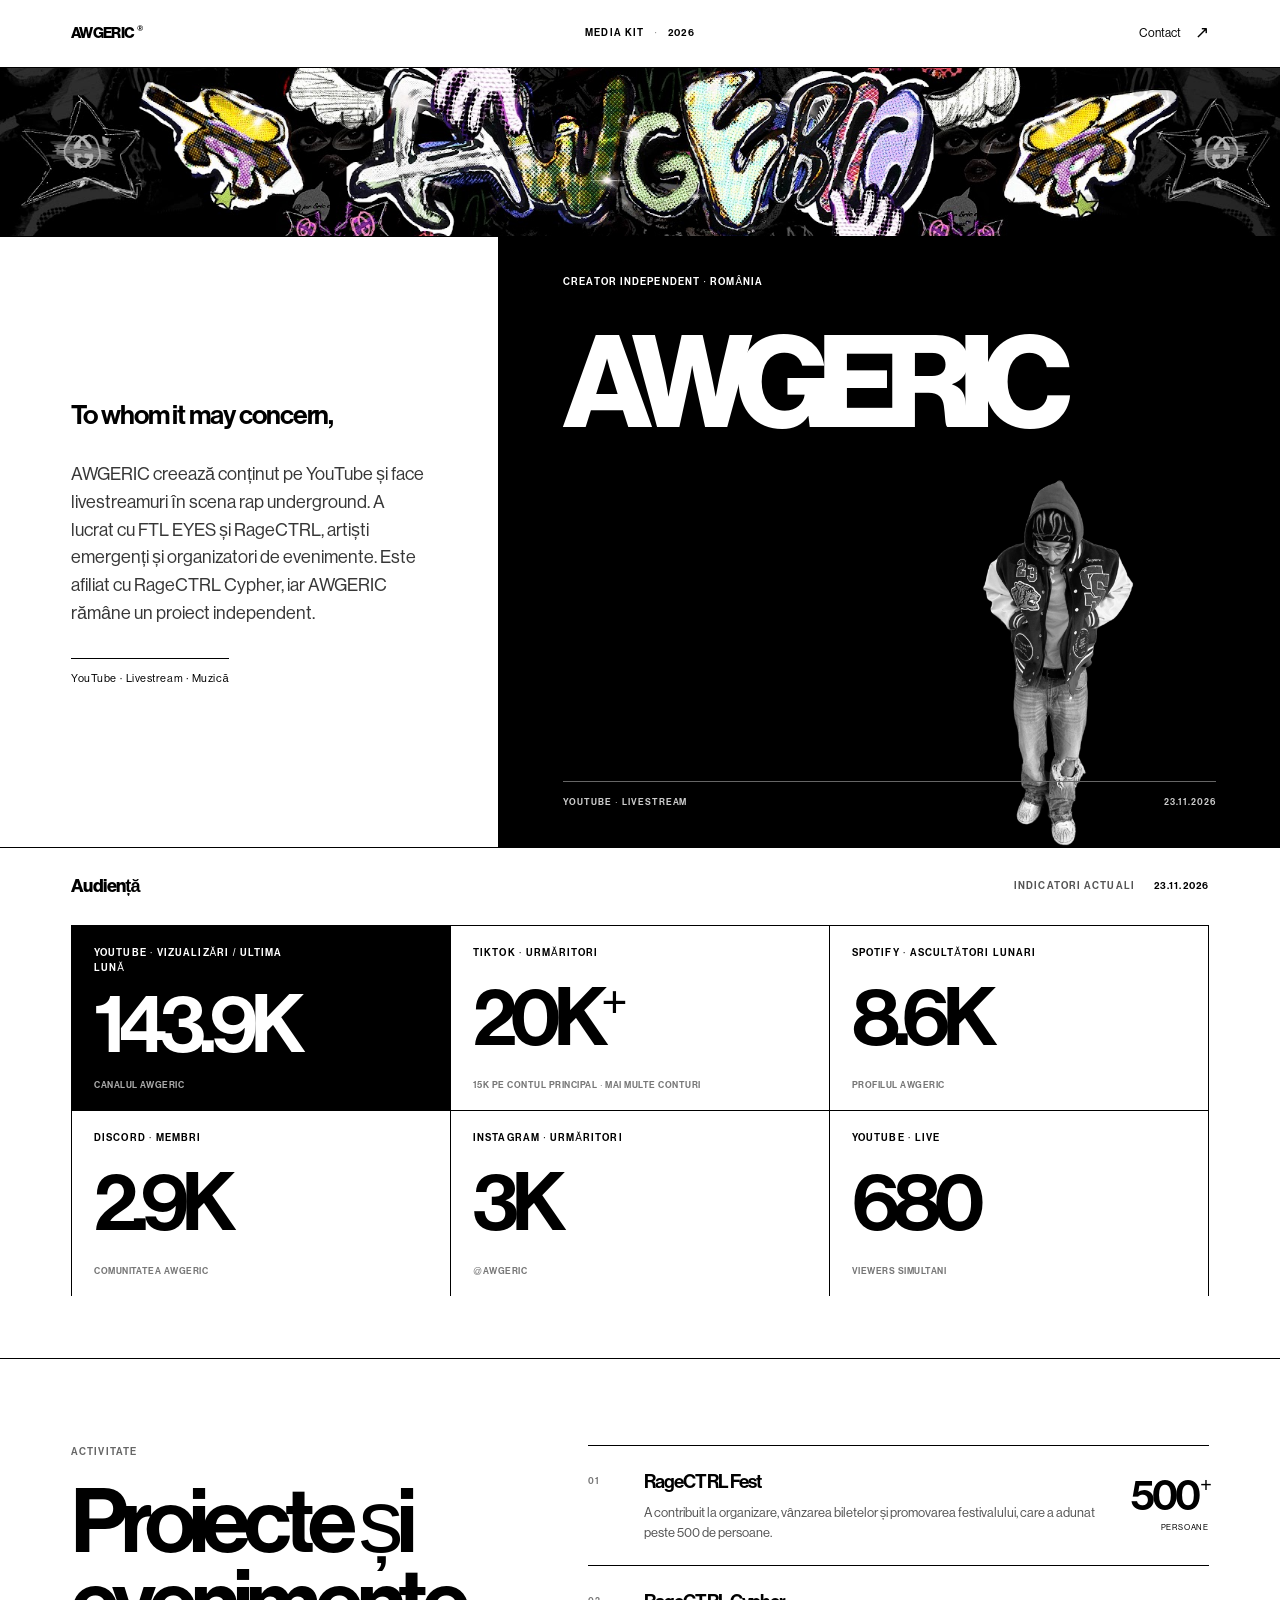
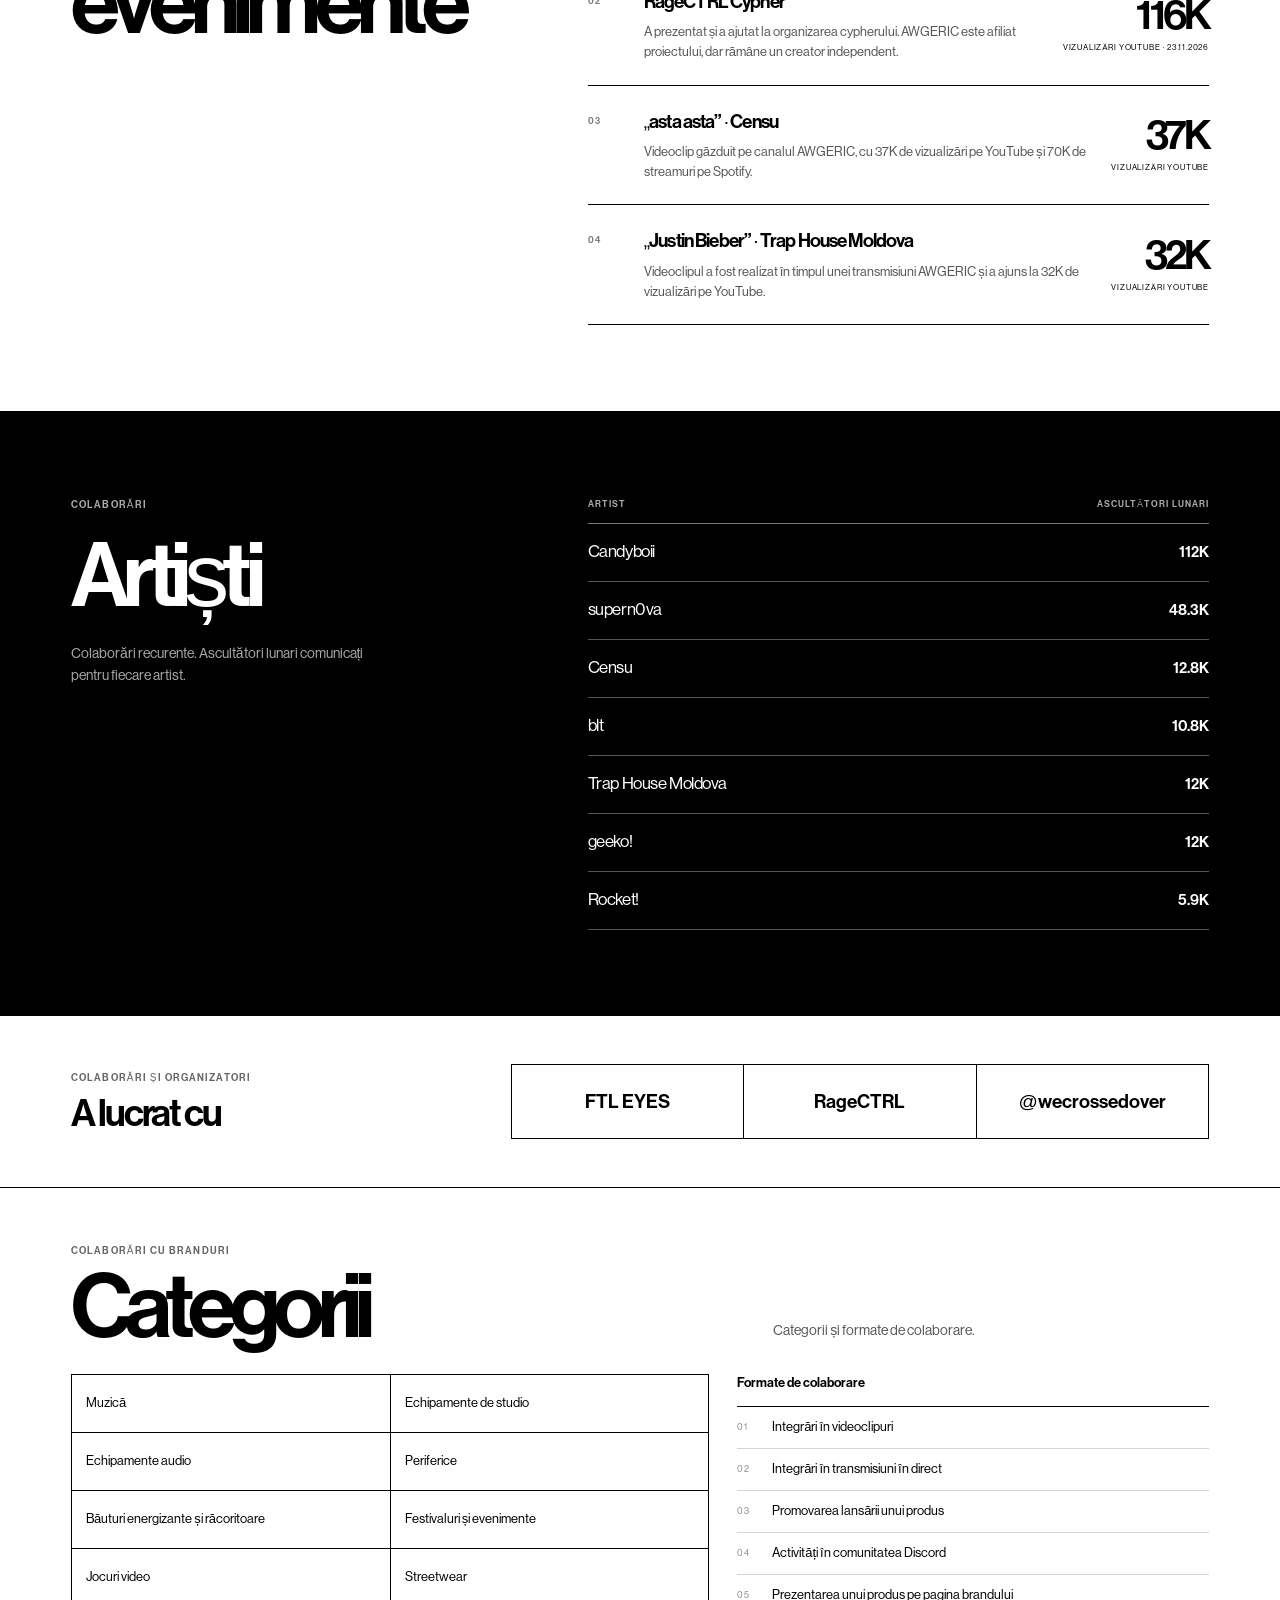
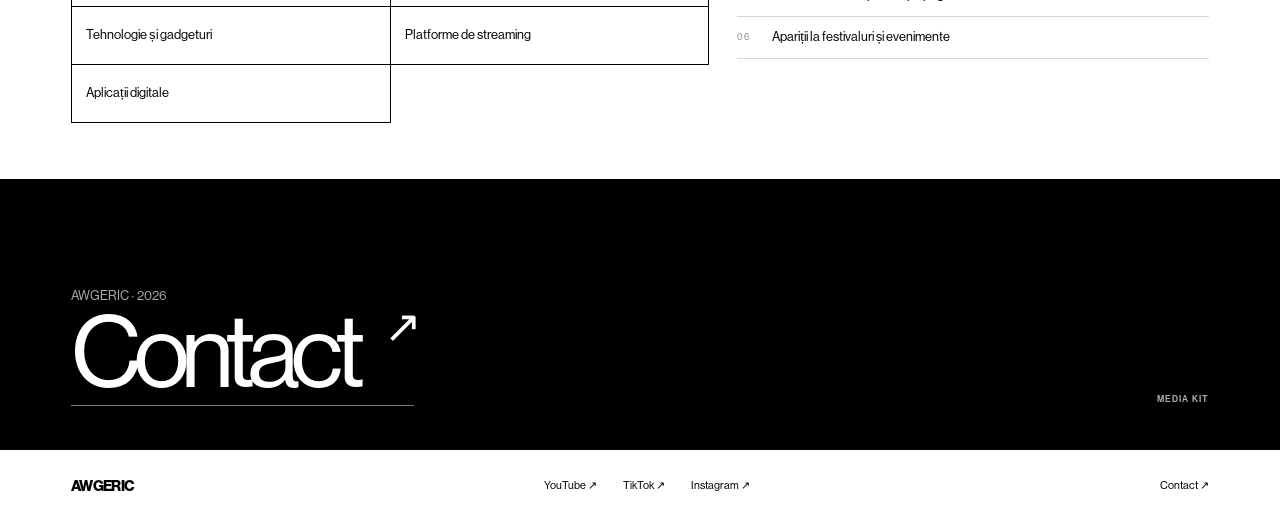
==== commit 99553973: "Update index.html" ====
--- a/index.html
+++ b/index.html
@@ -41,7 +41,7 @@
         <article class="metric"><span class="metric-label">Spotify · ascultători lunari</span><strong>8.6K</strong><span class="metric-foot">Profilul AWGERIC</span></article>
         <article class="metric"><span class="metric-label">Discord · membri</span><strong>2.9K</strong><span class="metric-foot">Comunitatea AWGERIC</span></article>
         <article class="metric"><span class="metric-label">Instagram · urmăritori</span><strong>3K</strong><span class="metric-foot">@awgeric</span></article>
-        <article class="metric metric-wide"><span class="metric-label">YouTube · live</span><strong>600</strong><span class="metric-foot">viewers simultani</span></article>
+        <article class="metric metric-wide"><span class="metric-label">YouTube · live</span><strong>680</strong><span class="metric-foot">viewers simultani</span></article>
       </div>
     </section>
 
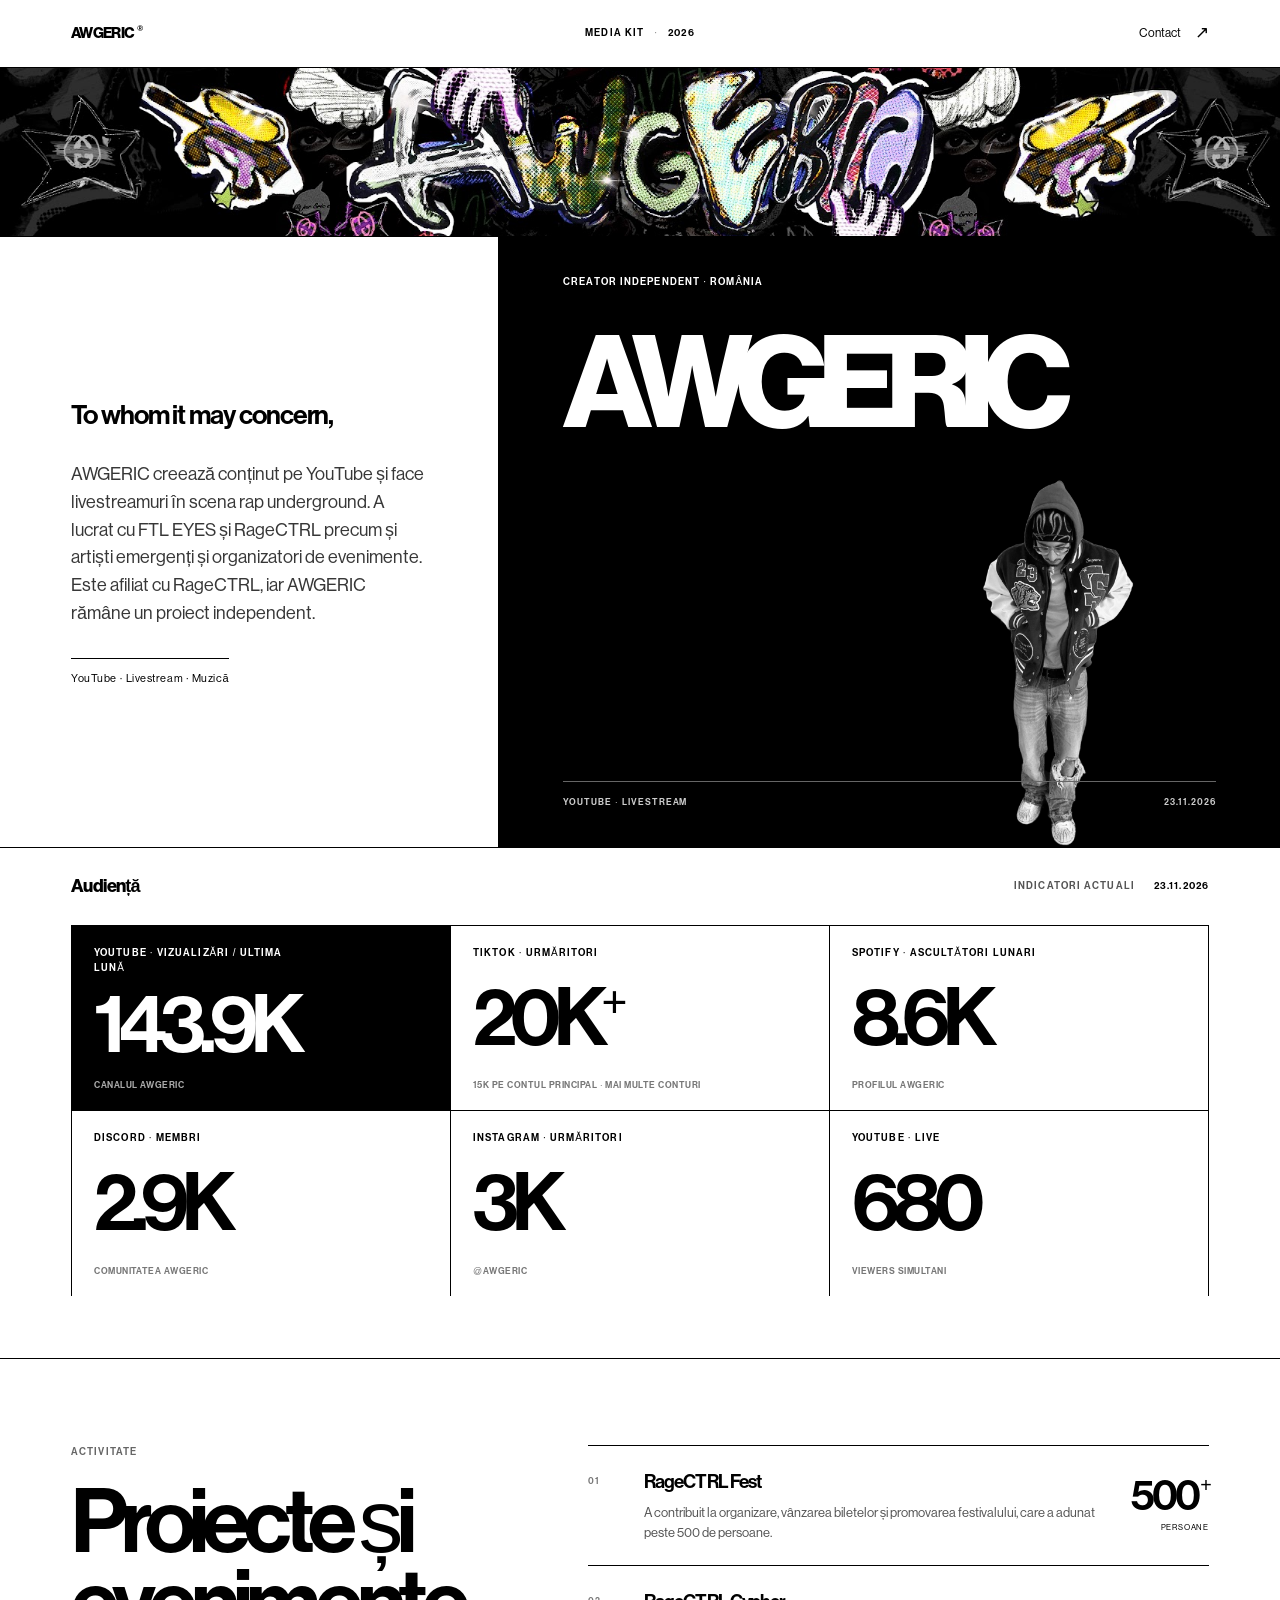
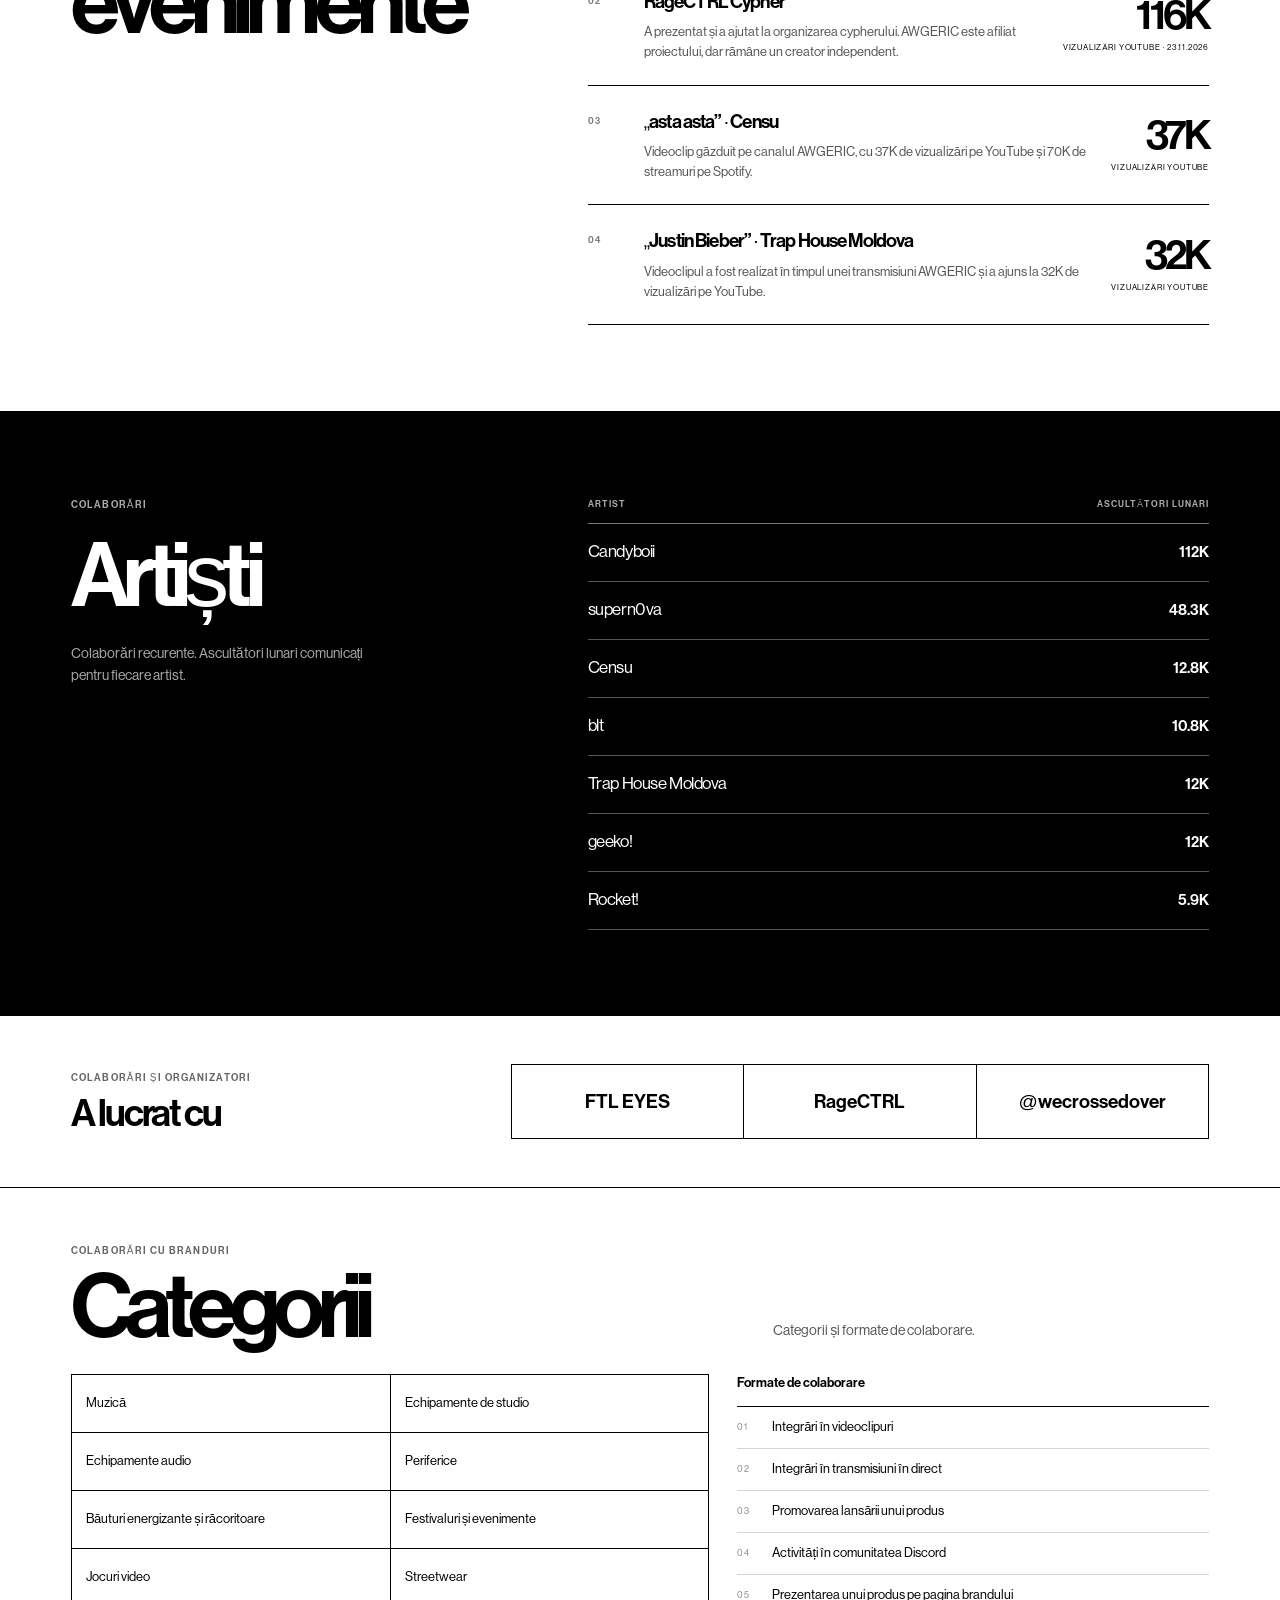
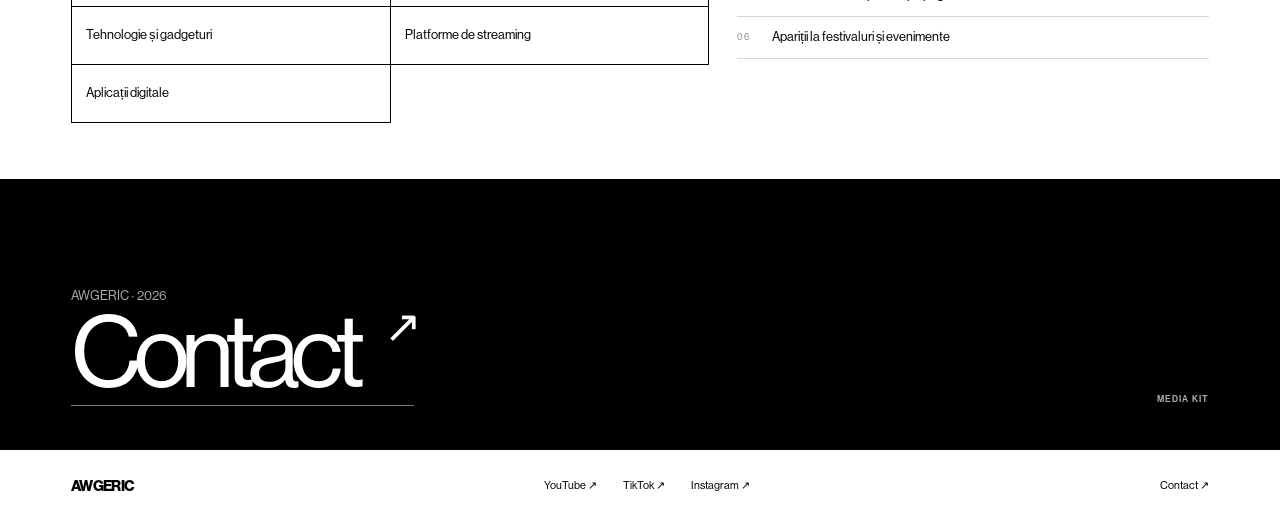
==== commit a75521fa: "Update intro text for clarity and detail" ====
--- a/index.html
+++ b/index.html
@@ -22,7 +22,7 @@
     <section class="intro" aria-labelledby="name">
       <div class="intro-copy">
         <p class="salutation">To whom it may concern,</p>
-        <p class="intro-text">AWGERIC creează conținut pe YouTube și face livestreamuri în scena rap underground. A lucrat cu FTL EYES și RageCTRL, artiști emergenți și organizatori de evenimente. Este afiliat cu RageCTRL Cypher, iar AWGERIC rămâne un proiect independent.</p>
+        <p class="intro-text">AWGERIC creează conținut pe YouTube și face livestreamuri în scena rap underground. A lucrat cu FTL EYES și RageCTRL precum și artiști emergenți și organizatori de evenimente. Este afiliat cu RageCTRL, iar AWGERIC rămâne un proiect independent.</p>
         <p class="intro-note">YouTube · Livestream · Muzică</p>
       </div>
       <div class="intro-title">
